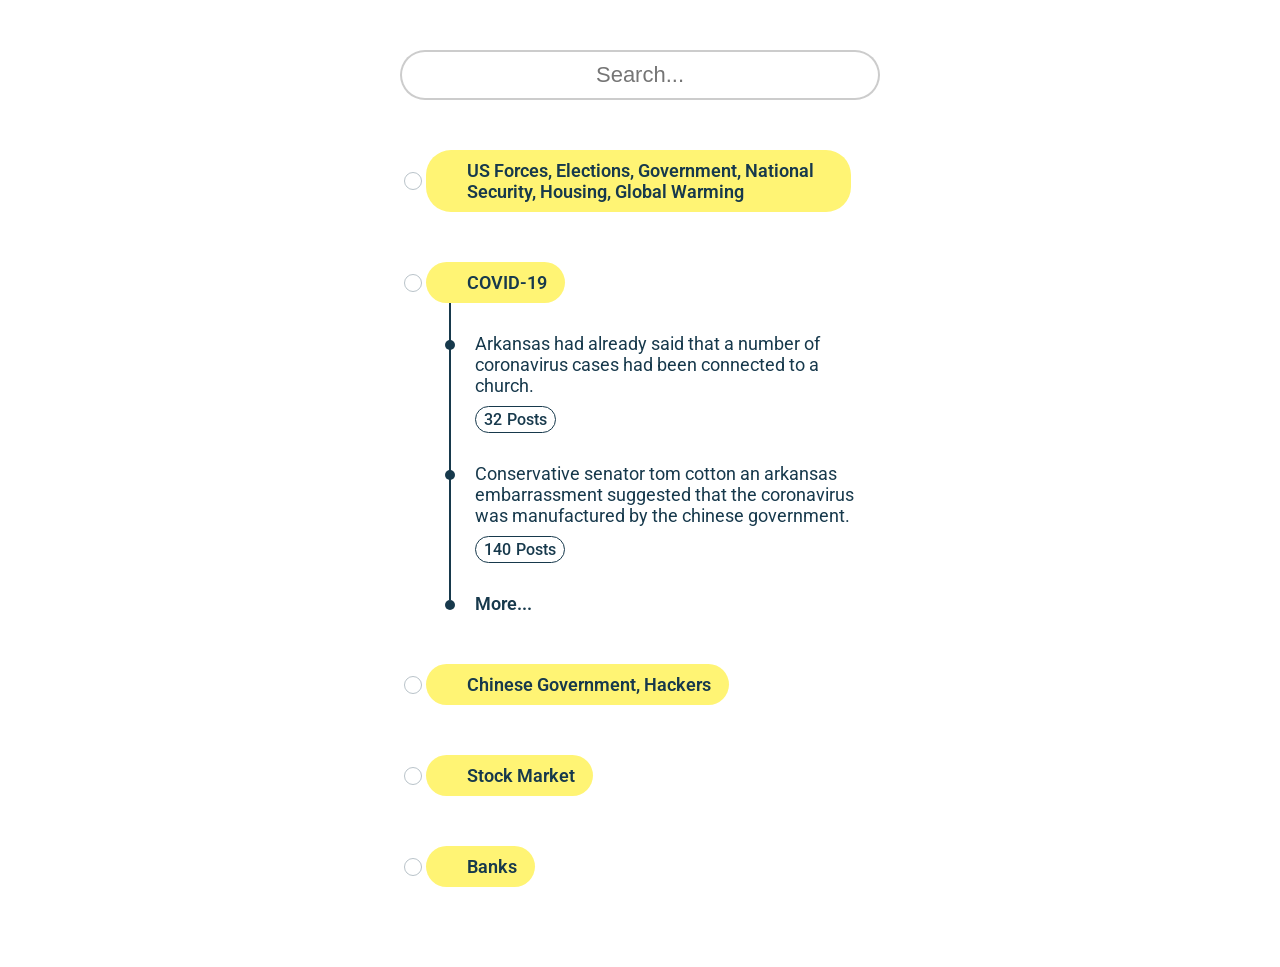
==== index.html @ 9825f28d "Merge V7" ====
<!DOCTYPE html>

<!--



	" Reimplement the wheel to either learn, or make it better. "

    http://www.haydex.com/
    https://www.youtube.com/watch?v=QOlTGA3RE8I
    
    Product Name: Btracker
	Description: Tracking Blog's data.
	Beneficiary: COSMOS
	
	Copyright © 1988 - 2020 HAYDEX, All Rights Reserved.
	
	
	
-->

<html>
    <head>
        <meta charset="UTF-8">
        <meta name="viewport" content="width=device-width, initial-scale=1.0">
        <meta http-equiv="author" content="HAYDEX">
        <meta name="description" content="Tracking Blog's Data.">
        <link href="https://fonts.googleapis.com/css?family=Roboto:300,400,500,700,900" rel="stylesheet">
        <title>Narrative Analysis - Btracker</title>
        
        <!-- Favicons -->
        <link rel="apple-touch-icon" sizes="180x180" href="assets/images/favicon/youtubetracker-apple-touch-favicon.png">
        <link rel="icon" type="image/png" sizes="32x32" href="assets/images/favicon/youtubetracker-favicon-32x32.png">
        <link rel="icon" type="image/png" sizes="16x16" href="assets/images/favicon/youtubetracker-favicon-16x16.png">

        <!-- Presentation -->
        <link rel="stylesheet" href="assets/presentation/index.css"/>

        <!-- Behavior -->
        <script src="assets/behavior/index.js"></script>

    </head>
    <body>
        
        <!-- Search -->
        <form id="search">
            <label for="searchBox">Search Website</label>
            <input id="searchBox" type="text" placeholder="Search...">
        </form>

        <!-- Narrative Tree -->
        <ul id="narrativeTree">
            <li class="level">
                <div id="keywordWrapper" class="group">
                    <button id="radioButton" title="Select"></button>
                    <div class="keyword">
                        <div class="collapseIcon"></div>
                        <p class="text">US Forces, Elections, Government, National Security, Housing, Global Warming</p>
                    </div>
                    <button id="ungroupButton" title="Ungroup Keywords"></button>
                </div>
                <ul class="narratives">
                    <li class="narrative">
                        <div class="topSection">
                            <div class="connectorBox">
                                <div class="connector"></div>
                            </div>
                        </div>
                        <div class="middleSection">
                            <div class="connectorBox">
                                <div class="connector"></div>
                                <div class="dot"></div>
                            </div>
                            <div class="narrativeTextWrapper">
                                <p class="narrativeText">New york governor andrew cuomo has called for the army corps to increase hospital capacity.</p>
                                <p class="counter"><span class="number">2</span>Posts</p>
                            </div>
                        </div>
                        <div class="bottomSection">
                            <div class="connectorBox">
                                <div class="connector"></div>
                            </div>
                            <div class="posts">
                                
                                    <div class="post">
                                        <img class="postImage" src="assets/images/posts/1.jpg">
                                        <h2 class="postTitle">Russia Belatedly Begins to Awaken to the Coronavirus Awaken to the Coronavirus</h2>
                                        <p class="postDate">Sep 12 2020 - 9:00 PM</p>
                                        <p class="postSource">www.cnn.net</p>
                                    </div>
                                
                                
                                    <div class="post">
                                        <img class="postImage" src="assets/images/posts/2.jpg">
                                        <h2 class="postTitle">Russia Belatedly Begins to Awaken to the Coronavirus</h2>
                                        <p class="postDate">Sep 12 2020 - 9:00 PM</p>
                                        <p class="postSource">www.cnn.net</p>
                                    </div>
                                
                                
                                    <div class="post">
                                        <img class="postImage" src="assets/images/posts/3.jpg">
                                        <h2 class="postTitle">Russia Belatedly Begins to Awaken to the Coronavirus</h2>
                                        <p class="postDate">Sep 12 2020 - 9:00 PM</p>
                                        <p class="postSource">www.cnn.net</p>
                                    </div>
                                
                                
                                    <div class="post">
                                        <img class="postImage" src="assets/images/posts/4.jpg">
                                        <h2 class="postTitle">Russia Belatedly Begins to Awaken to the Coronavirus</h2>
                                        <p class="postDate">Sep 12 2020 - 9:00 PM</p>
                                        <p class="postSource">www.cnn.net</p>
                                    </div>
                                
                                
                                    <div class="post">
                                        <img class="postImage" src="assets/images/posts/5.jpg">
                                        <h2 class="postTitle">Russia Belatedly Begins to Awaken to the Coronavirus</h2>
                                        <p class="postDate">Sep 12 2020 - 9:00 PM</p>
                                        <p class="postSource">www.cnn.net</p>
                                    </div>
                                
                                
                                    <div class="post">
                                        <img class="postImage" src="assets/images/posts/6.jpg">
                                        <h2 class="postTitle">Russia Belatedly Begins to Awaken to the Coronavirus</h2>
                                        <p class="postDate">Sep 12 2020 - 9:00 PM</p>
                                        <p class="postSource">www.cnn.net</p>
                                    </div>
                                
                                
                                    <div class="post">
                                        <img class="postImage" src="assets/images/posts/7.jpg">
                                        <h2 class="postTitle">Russia Belatedly Begins to Awaken to the Coronavirus</h2>
                                        <p class="postDate">Sep 12 2020 - 9:00 PM</p>
                                        <p class="postSource">www.cnn.net</p>
                                    </div>
                                
                                
                                    <div class="post">
                                        <img class="postImage" src="assets/images/posts/8.jpg">
                                        <h2 class="postTitle">Russia Belatedly Begins to Awaken to the Coronavirus</h2>
                                        <p class="postDate">Sep 12 2020 - 9:00 PM</p>
                                        <p class="postSource">www.cnn.net</p>
                                    </div>
                                
                                
                                    <div class="post">
                                        <img class="postImage" src="assets/images/posts/9.jpg">
                                        <h2 class="postTitle">Russia Belatedly Begins to Awaken to the Coronavirus</h2>
                                        <p class="postDate">Sep 12 2020 - 9:00 PM</p>
                                        <p class="postSource">www.cnn.net</p>
                                    </div>
                                
                                
                                    <div class="post">
                                        <img class="postImage" src="assets/images/posts/10.jpg">
                                        <h2 class="postTitle">Russia Belatedly Begins to Awaken to the Coronavirus</h2>
                                        <p class="postDate">Sep 12 2020 - 9:00 PM</p>
                                        <p class="postSource">www.cnn.net</p>
                                    </div>
                                
                                
                                    <div class="post">
                                        <img class="postImage" src="assets/images/posts/11.jpg">
                                        <h2 class="postTitle">Russia Belatedly Begins to Awaken to the Coronavirus</h2>
                                        <p class="postDate">Sep 12 2020 - 9:00 PM</p>
                                        <p class="postSource">www.cnn.net</p>
                                    </div>
                                
                                
                                    <div class="post">
                                        <img class="postImage" src="assets/images/posts/12.jpg">
                                        <h2 class="postTitle">Russia Belatedly Begins to Awaken to the Coronavirus</h2>
                                        <p class="postDate">Sep 12 2020 - 9:00 PM</p>
                                        <p class="postSource">www.cnn.net</p>
                                    </div>
                                
                                
                                    <div class="post">
                                        <img class="postImage" src="assets/images/posts/13.jpg">
                                        <h2 class="postTitle">Russia Belatedly Begins to Awaken to the Coronavirus</h2>
                                        <p class="postDate">Sep 12 2020 - 9:00 PM</p>
                                        <p class="postSource">www.cnn.net</p>
                                    </div>
                                
                                
                                    <div class="post">
                                        <img class="postImage" src="assets/images/posts/14.jpg">
                                        <h2 class="postTitle">Russia Belatedly Begins to Awaken to the Coronavirus</h2>
                                        <p class="postDate">Sep 12 2020 - 9:00 PM</p>
                                        <p class="postSource">www.cnn.net</p>
                                    </div>
                                
                                
                                    <div class="post">
                                        <img class="postImage" src="assets/images/posts/15.jpg">
                                        <h2 class="postTitle">Russia Belatedly Begins to Awaken to the Coronavirus</h2>
                                        <p class="postDate">Sep 12 2020 - 9:00 PM</p>
                                        <p class="postSource">www.cnn.net</p>
                                    </div>
                                
                            </div>
                        </div>
                    </li>
                    <li class="narrative last">
                        <div class="topSection">
                            <div class="connectorBox">
                                <div class="connector"></div>
                            </div>
                        </div>
                        <div class="middleSection">
                            <div class="connectorBox">
                                <div class="connector"></div>
                                <div class="dot"></div>
                            </div>
                            <div class="narrativeTextWrapper">
                                <p class="narrativeText">Chinese senior officials alleged without evidence that the us army brought the virus.</p>
                                <p class="counter"><span class="number">55</span>Posts</p>
                            </div>
                        </div>
                        <div class="bottomSection">
                            <div class="connectorBox">
                                <div class="connector"></div>
                            </div>
                            <div class="posts">
                                
                                    <div class="post">
                                        <img class="postImage" src="assets/images/posts/1.jpg">
                                        <h2 class="postTitle">Russia Belatedly Begins to Awaken to the Coronavirus Awaken to the Coronavirus</h2>
                                        <p class="postDate">Sep 12 2020 - 9:00 PM</p>
                                        <p class="postSource">www.cnn.net</p>
                                    </div>
                                
                                
                                    <div class="post">
                                        <img class="postImage" src="assets/images/posts/2.jpg">
                                        <h2 class="postTitle">Russia Belatedly Begins to Awaken to the Coronavirus</h2>
                                        <p class="postDate">Sep 12 2020 - 9:00 PM</p>
                                        <p class="postSource">www.cnn.net</p>
                                    </div>
                                
                                
                                    <div class="post">
                                        <img class="postImage" src="assets/images/posts/3.jpg">
                                        <h2 class="postTitle">Russia Belatedly Begins to Awaken to the Coronavirus</h2>
                                        <p class="postDate">Sep 12 2020 - 9:00 PM</p>
                                        <p class="postSource">www.cnn.net</p>
                                    </div>
                                
                                
                                    <div class="post">
                                        <img class="postImage" src="assets/images/posts/4.jpg">
                                        <h2 class="postTitle">Russia Belatedly Begins to Awaken to the Coronavirus</h2>
                                        <p class="postDate">Sep 12 2020 - 9:00 PM</p>
                                        <p class="postSource">www.cnn.net</p>
                                    </div>
                                
                                
                                    <div class="post">
                                        <img class="postImage" src="assets/images/posts/5.jpg">
                                        <h2 class="postTitle">Russia Belatedly Begins to Awaken to the Coronavirus</h2>
                                        <p class="postDate">Sep 12 2020 - 9:00 PM</p>
                                        <p class="postSource">www.cnn.net</p>
                                    </div>
                                
                                
                                    <div class="post">
                                        <img class="postImage" src="assets/images/posts/6.jpg">
                                        <h2 class="postTitle">Russia Belatedly Begins to Awaken to the Coronavirus</h2>
                                        <p class="postDate">Sep 12 2020 - 9:00 PM</p>
                                        <p class="postSource">www.cnn.net</p>
                                    </div>
                                
                                
                                    <div class="post">
                                        <img class="postImage" src="assets/images/posts/7.jpg">
                                        <h2 class="postTitle">Russia Belatedly Begins to Awaken to the Coronavirus</h2>
                                        <p class="postDate">Sep 12 2020 - 9:00 PM</p>
                                        <p class="postSource">www.cnn.net</p>
                                    </div>
                                
                                
                                    <div class="post">
                                        <img class="postImage" src="assets/images/posts/8.jpg">
                                        <h2 class="postTitle">Russia Belatedly Begins to Awaken to the Coronavirus</h2>
                                        <p class="postDate">Sep 12 2020 - 9:00 PM</p>
                                        <p class="postSource">www.cnn.net</p>
                                    </div>
                                
                                
                                    <div class="post">
                                        <img class="postImage" src="assets/images/posts/9.jpg">
                                        <h2 class="postTitle">Russia Belatedly Begins to Awaken to the Coronavirus</h2>
                                        <p class="postDate">Sep 12 2020 - 9:00 PM</p>
                                        <p class="postSource">www.cnn.net</p>
                                    </div>
                                
                                
                                    <div class="post">
                                        <img class="postImage" src="assets/images/posts/10.jpg">
                                        <h2 class="postTitle">Russia Belatedly Begins to Awaken to the Coronavirus</h2>
                                        <p class="postDate">Sep 12 2020 - 9:00 PM</p>
                                        <p class="postSource">www.cnn.net</p>
                                    </div>
                                
                                
                                    <div class="post">
                                        <img class="postImage" src="assets/images/posts/11.jpg">
                                        <h2 class="postTitle">Russia Belatedly Begins to Awaken to the Coronavirus</h2>
                                        <p class="postDate">Sep 12 2020 - 9:00 PM</p>
                                        <p class="postSource">www.cnn.net</p>
                                    </div>
                                
                                
                                    <div class="post">
                                        <img class="postImage" src="assets/images/posts/12.jpg">
                                        <h2 class="postTitle">Russia Belatedly Begins to Awaken to the Coronavirus</h2>
                                        <p class="postDate">Sep 12 2020 - 9:00 PM</p>
                                        <p class="postSource">www.cnn.net</p>
                                    </div>
                                
                                
                                    <div class="post">
                                        <img class="postImage" src="assets/images/posts/13.jpg">
                                        <h2 class="postTitle">Russia Belatedly Begins to Awaken to the Coronavirus</h2>
                                        <p class="postDate">Sep 12 2020 - 9:00 PM</p>
                                        <p class="postSource">www.cnn.net</p>
                                    </div>
                                
                                
                                    <div class="post">
                                        <img class="postImage" src="assets/images/posts/14.jpg">
                                        <h2 class="postTitle">Russia Belatedly Begins to Awaken to the Coronavirus</h2>
                                        <p class="postDate">Sep 12 2020 - 9:00 PM</p>
                                        <p class="postSource">www.cnn.net</p>
                                    </div>
                                
                                
                                    <div class="post">
                                        <img class="postImage" src="assets/images/posts/15.jpg">
                                        <h2 class="postTitle">Russia Belatedly Begins to Awaken to the Coronavirus</h2>
                                        <p class="postDate">Sep 12 2020 - 9:00 PM</p>
                                        <p class="postSource">www.cnn.net</p>
                                    </div>
                                
                            </div>
                        </div>
                    </li>
                </ul>
            </li>
            <li class="level uncollapse">
                <div id="keywordWrapper" class="">
                    <button id="radioButton" title="Select"></button>
                    <div class="keyword">
                        <div class="collapseIcon"></div>
                        <p class="text">COVID-19</p>
                    </div>
                    <button id="ungroupButton" title="Ungroup Keywords"></button>
                </div>
                <ul class="narratives">
                    <li class="narrative">
                        <div class="topSection">
                            <div class="connectorBox">
                                <div class="connector"></div>
                            </div>
                        </div>
                        <div class="middleSection">
                            <div class="connectorBox">
                                <div class="connector"></div>
                                <div class="dot"></div>
                            </div>
                            <div class="narrativeTextWrapper">
                                <div id="editWrapper">
                                    <p class="narrativeText">Arkansas had already said that a number of coronavirus cases had been connected to a church.</p>
                                    <div id="editControls">
                                        <button id="editButton" class="editButtons" title="Edit"></button>
                                        <button id="cancelButton" class="editButtons" title="Cancel"></button>
                                        <button id="confirmButton" class="editButtons" title="Confirm"></button>
                                    </div>
                                </div>
                                <p class="counter"><span class="number">32</span>Posts</p>
                            </div>
                        </div>
                        <div class="bottomSection">
                            <div class="connectorBox">
                                <div class="connector"></div>
                            </div>
                            <div class="posts">
                                
                                    <div class="post missingImage">
                                        <img class="postImage" src="assets/images/posts/24.jpg">
                                        <h2 class="postTitle">Russia Belatedly Begins to Awaken to the Coronavirus Awaken to the Coronavirus</h2>
                                        <p class="postDate">Sep 12 2020 - 9:00 PM</p>
                                        <p class="postSource">www.cnn.net</p>
                                    </div>
                                
                                
                                    <div class="post">
                                        <img class="postImage" src="assets/images/posts/25.jpg">
                                        <h2 class="postTitle">Russia Belatedly Begins to Awaken to the Coronavirus</h2>
                                        <p class="postDate">Sep 12 2020 - 9:00 PM</p>
                                        <p class="postSource">www.cnn.net</p>
                                    </div>
                                
                                
                                    <div class="post">
                                        <img class="postImage" src="assets/images/posts/35.jpg">
                                        <h2 class="postTitle">Russia Belatedly Begins to Awaken to the Coronavirus</h2>
                                        <p class="postDate">Sep 12 2020 - 9:00 PM</p>
                                        <p class="postSource">www.cnn.net</p>
                                    </div>
                                
                                
                                    <div class="post missingImage">
                                        <img class="postImage" src="assets/images/posts/4.jpg">
                                        <h2 class="postTitle">Russia Belatedly Begins to Awaken to the Coronavirus</h2>
                                        <p class="postDate">Sep 12 2020 - 9:00 PM</p>
                                        <p class="postSource">www.cnn.net</p>
                                    </div>
                                
                                
                                    <div class="post missingImage">
                                        <img class="postImage" src="assets/images/posts/5.jpg">
                                        <h2 class="postTitle">Russia Belatedly Begins to Awaken to the Coronavirus</h2>
                                        <p class="postDate">Sep 12 2020 - 9:00 PM</p>
                                        <p class="postSource">www.cnn.net</p>
                                    </div>
                                
                                
                                    <div class="post">
                                        <img class="postImage" src="assets/images/posts/6.jpg">
                                        <h2 class="postTitle">Russia Belatedly Begins to Awaken to the Coronavirus</h2>
                                        <p class="postDate">Sep 12 2020 - 9:00 PM</p>
                                        <p class="postSource">www.cnn.net</p>
                                    </div>
                                
                                
                                    <div class="post">
                                        <img class="postImage" src="assets/images/posts/7.jpg">
                                        <h2 class="postTitle">Russia Belatedly Begins to Awaken to the Coronavirus</h2>
                                        <p class="postDate">Sep 12 2020 - 9:00 PM</p>
                                        <p class="postSource">www.cnn.net</p>
                                    </div>
                                
                                
                                    <div class="post">
                                        <img class="postImage" src="assets/images/posts/8.jpg">
                                        <h2 class="postTitle">Russia Belatedly Begins to Awaken to the Coronavirus</h2>
                                        <p class="postDate">Sep 12 2020 - 9:00 PM</p>
                                        <p class="postSource">www.cnn.net</p>
                                    </div>
                                
                                
                                    <div class="post missingImage">
                                        <img class="postImage" src="assets/images/posts/9.jpg">
                                        <h2 class="postTitle">Russia Belatedly Begins to Awaken to the Coronavirus</h2>
                                        <p class="postDate">Sep 12 2020 - 9:00 PM</p>
                                        <p class="postSource">www.cnn.net</p>
                                    </div>
                                
                                
                                    <div class="post">
                                        <img class="postImage" src="assets/images/posts/10.jpg">
                                        <h2 class="postTitle">Russia Belatedly Begins to Awaken to the Coronavirus</h2>
                                        <p class="postDate">Sep 12 2020 - 9:00 PM</p>
                                        <p class="postSource">www.cnn.net</p>
                                    </div>
                                
                                
                                    <div class="post">
                                        <img class="postImage" src="assets/images/posts/11.jpg">
                                        <h2 class="postTitle">Russia Belatedly Begins to Awaken to the Coronavirus</h2>
                                        <p class="postDate">Sep 12 2020 - 9:00 PM</p>
                                        <p class="postSource">www.cnn.net</p>
                                    </div>
                                
                                
                                    <div class="post">
                                        <img class="postImage" src="assets/images/posts/12.jpg">
                                        <h2 class="postTitle">Russia Belatedly Begins to Awaken to the Coronavirus</h2>
                                        <p class="postDate">Sep 12 2020 - 9:00 PM</p>
                                        <p class="postSource">www.cnn.net</p>
                                    </div>
                                
                                
                                    <div class="post missingImage">
                                        <img class="postImage" src="assets/images/posts/13.jpg">
                                        <h2 class="postTitle">Russia Belatedly Begins to Awaken to the Coronavirus</h2>
                                        <p class="postDate">Sep 12 2020 - 9:00 PM</p>
                                        <p class="postSource">www.cnn.net</p>
                                    </div>
                                
                                
                                    <div class="post">
                                        <img class="postImage" src="assets/images/posts/14.jpg">
                                        <h2 class="postTitle">Russia Belatedly Begins to Awaken to the Coronavirus</h2>
                                        <p class="postDate">Sep 12 2020 - 9:00 PM</p>
                                        <p class="postSource">www.cnn.net</p>
                                    </div>
                                
                                
                                    <div class="post">
                                        <img class="postImage" src="assets/images/posts/15.jpg">
                                        <h2 class="postTitle">Russia Belatedly Begins to Awaken to the Coronavirus</h2>
                                        <p class="postDate">Sep 12 2020 - 9:00 PM</p>
                                        <p class="postSource">www.cnn.net</p>
                                    </div>
                                
                            </div>
                        </div>
                    </li>
                    <li class="narrative">
                        <div class="topSection">
                            <div class="connectorBox">
                                <div class="connector"></div>
                            </div>
                        </div>
                        <div class="middleSection">
                            <div class="connectorBox">
                                <div class="connector"></div>
                                <div class="dot"></div>
                            </div>
                            <div class="narrativeTextWrapper">
                                <p class="narrativeText">Conservative senator tom cotton an arkansas embarrassment suggested that the coronavirus was manufactured by the chinese government.</p>
                                <p class="counter"><span class="number">140</span>Posts</p>
                            </div>
                        </div>
                        <div class="bottomSection">
                            <div class="connectorBox">
                                <div class="connector"></div>
                            </div>
                            <div class="posts">
                                
                                    <div class="post">
                                        <img class="postImage" src="assets/images/posts/1.jpg">
                                        <h2 class="postTitle">Russia Belatedly Begins to Awaken to the Coronavirus Awaken to the Coronavirus</h2>
                                        <p class="postDate">Sep 12 2020 - 9:00 PM</p>
                                        <p class="postSource">www.cnn.net</p>
                                    </div>
                                
                                
                                    <div class="post">
                                        <img class="postImage" src="assets/images/posts/42.jpg">
                                        <h2 class="postTitle">Russia Belatedly Begins to Awaken to the Coronavirus</h2>
                                        <p class="postDate">Sep 12 2020 - 9:00 PM</p>
                                        <p class="postSource">www.cnn.net</p>
                                    </div>
                                
                                
                                    <div class="post">
                                        <img class="postImage" src="assets/images/posts/3.jpg">
                                        <h2 class="postTitle">Russia Belatedly Begins to Awaken to the Coronavirus</h2>
                                        <p class="postDate">Sep 12 2020 - 9:00 PM</p>
                                        <p class="postSource">www.cnn.net</p>
                                    </div>
                                
                                
                                    <div class="post">
                                        <img class="postImage" src="assets/images/posts/4.jpg">
                                        <h2 class="postTitle">Russia Belatedly Begins to Awaken to the Coronavirus</h2>
                                        <p class="postDate">Sep 12 2020 - 9:00 PM</p>
                                        <p class="postSource">www.cnn.net</p>
                                    </div>
                                
                                
                                    <div class="post">
                                        <img class="postImage" src="assets/images/posts/5.jpg">
                                        <h2 class="postTitle">Russia Belatedly Begins to Awaken to the Coronavirus</h2>
                                        <p class="postDate">Sep 12 2020 - 9:00 PM</p>
                                        <p class="postSource">www.cnn.net</p>
                                    </div>
                                
                                
                                    <div class="post">
                                        <img class="postImage" src="assets/images/posts/6.jpg">
                                        <h2 class="postTitle">Russia Belatedly Begins to Awaken to the Coronavirus</h2>
                                        <p class="postDate">Sep 12 2020 - 9:00 PM</p>
                                        <p class="postSource">www.cnn.net</p>
                                    </div>
                                
                                
                                    <div class="post">
                                        <img class="postImage" src="assets/images/posts/7.jpg">
                                        <h2 class="postTitle">Russia Belatedly Begins to Awaken to the Coronavirus</h2>
                                        <p class="postDate">Sep 12 2020 - 9:00 PM</p>
                                        <p class="postSource">www.cnn.net</p>
                                    </div>
                                
                                
                                    <div class="post">
                                        <img class="postImage" src="assets/images/posts/8.jpg">
                                        <h2 class="postTitle">Russia Belatedly Begins to Awaken to the Coronavirus</h2>
                                        <p class="postDate">Sep 12 2020 - 9:00 PM</p>
                                        <p class="postSource">www.cnn.net</p>
                                    </div>
                                
                                
                                    <div class="post">
                                        <img class="postImage" src="assets/images/posts/9.jpg">
                                        <h2 class="postTitle">Russia Belatedly Begins to Awaken to the Coronavirus</h2>
                                        <p class="postDate">Sep 12 2020 - 9:00 PM</p>
                                        <p class="postSource">www.cnn.net</p>
                                    </div>
                                
                                
                                    <div class="post">
                                        <img class="postImage" src="assets/images/posts/10.jpg">
                                        <h2 class="postTitle">Russia Belatedly Begins to Awaken to the Coronavirus</h2>
                                        <p class="postDate">Sep 12 2020 - 9:00 PM</p>
                                        <p class="postSource">www.cnn.net</p>
                                    </div>
                                
                                
                                    <div class="post">
                                        <img class="postImage" src="assets/images/posts/11.jpg">
                                        <h2 class="postTitle">Russia Belatedly Begins to Awaken to the Coronavirus</h2>
                                        <p class="postDate">Sep 12 2020 - 9:00 PM</p>
                                        <p class="postSource">www.cnn.net</p>
                                    </div>
                                
                                
                                    <div class="post">
                                        <img class="postImage" src="assets/images/posts/12.jpg">
                                        <h2 class="postTitle">Russia Belatedly Begins to Awaken to the Coronavirus</h2>
                                        <p class="postDate">Sep 12 2020 - 9:00 PM</p>
                                        <p class="postSource">www.cnn.net</p>
                                    </div>
                                
                                
                                    <div class="post">
                                        <img class="postImage" src="assets/images/posts/13.jpg">
                                        <h2 class="postTitle">Russia Belatedly Begins to Awaken to the Coronavirus</h2>
                                        <p class="postDate">Sep 12 2020 - 9:00 PM</p>
                                        <p class="postSource">www.cnn.net</p>
                                    </div>
                                
                                
                                    <div class="post">
                                        <img class="postImage" src="assets/images/posts/14.jpg">
                                        <h2 class="postTitle">Russia Belatedly Begins to Awaken to the Coronavirus</h2>
                                        <p class="postDate">Sep 12 2020 - 9:00 PM</p>
                                        <p class="postSource">www.cnn.net</p>
                                    </div>
                                
                                
                                    <div class="post">
                                        <img class="postImage" src="assets/images/posts/15.jpg">
                                        <h2 class="postTitle">Russia Belatedly Begins to Awaken to the Coronavirus</h2>
                                        <p class="postDate">Sep 12 2020 - 9:00 PM</p>
                                        <p class="postSource">www.cnn.net</p>
                                    </div>
                                
                            </div>
                        </div>
                    </li>
                    <li class="narrative hidden">
                        <div class="topSection">
                            <div class="connectorBox">
                                <div class="connector"></div>
                            </div>
                        </div>
                        <div class="middleSection">
                            <div class="connectorBox">
                                <div class="connector"></div>
                                <div class="dot"></div>
                            </div>
                            <div class="narrativeTextWrapper">
                                <p class="narrativeText">the coronavirus pandemic are crushing demand for new pipeline projects.</p>
                                <p class="counter"><span class="number">3</span>Posts</p>
                            </div>
                        </div>
                        <div class="bottomSection">
                            <div class="connectorBox">
                                <div class="connector"></div>
                            </div>
                            <div class="posts">
                                
                                    <div class="post">
                                        <img class="postImage" src="assets/images/posts/38.jpg">
                                        <h2 class="postTitle">Russia Belatedly Begins to Awaken to the Coronavirus Awaken to the Coronavirus</h2>
                                        <p class="postDate">Sep 12 2020 - 9:00 PM</p>
                                        <p class="postSource">www.cnn.net</p>
                                    </div>
                                
                                
                                    <div class="post">
                                        <img class="postImage" src="assets/images/posts/39.jpg">
                                        <h2 class="postTitle">Russia Belatedly Begins to Awaken to the Coronavirus</h2>
                                        <p class="postDate">Sep 12 2020 - 9:00 PM</p>
                                        <p class="postSource">www.cnn.net</p>
                                    </div>
                                
                                
                                    <div class="post">
                                        <img class="postImage" src="assets/images/posts/40.jpg">
                                        <h2 class="postTitle">Russia Belatedly Begins to Awaken to the Coronavirus</h2>
                                        <p class="postDate">Sep 12 2020 - 9:00 PM</p>
                                        <p class="postSource">www.cnn.net</p>
                                    </div>
                                
                            </div>
                        </div>
                    </li>
                    <li class="narrative hidden">
                        <div class="topSection">
                            <div class="connectorBox">
                                <div class="connector"></div>
                            </div>
                        </div>
                        <div class="middleSection">
                            <div class="connectorBox">
                                <div class="connector"></div>
                                <div class="dot"></div>
                            </div>
                            <div class="narrativeTextWrapper">
                                <p class="narrativeText">Last year a mysterious shipment was caught smuggling coronavirus from canada.</p>
                                <p class="counter"><span class="number">1</span>Posts</p>
                            </div>
                        </div>
                        <div class="bottomSection">
                            <div class="connectorBox">
                                <div class="connector"></div>
                            </div>
                            <div class="posts">
                                
                                    <div class="post">
                                        <img class="postImage" src="assets/images/posts/41.jpg">
                                        <h2 class="postTitle">Russia Belatedly Begins to Awaken to the Coronavirus Awaken to the Coronavirus</h2>
                                        <p class="postDate">Sep 12 2020 - 9:00 PM</p>
                                        <p class="postSource">www.cnn.net</p>
                                    </div>
                                
                            </div>
                        </div>
                    </li>
                    <li class="narrative last more">
                        <div class="topSection">
                            <div class="connectorBox">
                                <div class="connector"></div>
                            </div>
                        </div>
                        <div class="middleSection">
                            <div class="connectorBox">
                                <div class="connector"></div>
                                <div class="dot"></div>
                            </div>
                            <div class="narrativeTextWrapper">
                                <p class="narrativeText">More...</p>
                            </div>
                        </div>
                    </li>
                </ul>
            </li>
            <li class="level">
                <div id="keywordWrapper" class="group">
                    <button id="radioButton" title="Select"></button>
                    <div class="keyword">
                        <div class="collapseIcon"></div>
                        <p class="text">Chinese Government, Hackers</p>
                    </div>
                    <button id="ungroupButton" title="Ungroup Keywords"></button>
                </div>
                <ul class="narratives">
                    <li class="narrative">
                        <div class="topSection">
                            <div class="connectorBox">
                                <div class="connector"></div>
                            </div>
                        </div>
                        <div class="middleSection">
                            <div class="connectorBox">
                                <div class="connector"></div>
                                <div class="dot"></div>
                            </div>
                            <div class="narrativeTextWrapper">
                                <p class="narrativeText">Twitter ceo jack dorsey stressed that the chinese government was using the platform.</p>
                                <p class="counter"><span class="number">9</span>Posts</p>
                            </div>
                        </div>
                        <div class="bottomSection">
                            <div class="connectorBox">
                                <div class="connector"></div>
                            </div>
                            <div class="posts">
                                
                                    <div class="post">
                                        <img class="postImage" src="assets/images/posts/1.jpg">
                                        <h2 class="postTitle">Russia Belatedly Begins to Awaken to the Coronavirus Awaken to the Coronavirus</h2>
                                        <p class="postDate">Sep 12 2020 - 9:00 PM</p>
                                        <p class="postSource">www.cnn.net</p>
                                    </div>
                                
                                
                                    <div class="post">
                                        <img class="postImage" src="assets/images/posts/2.jpg">
                                        <h2 class="postTitle">Russia Belatedly Begins to Awaken to the Coronavirus</h2>
                                        <p class="postDate">Sep 12 2020 - 9:00 PM</p>
                                        <p class="postSource">www.cnn.net</p>
                                    </div>
                                
                                
                                    <div class="post">
                                        <img class="postImage" src="assets/images/posts/3.jpg">
                                        <h2 class="postTitle">Russia Belatedly Begins to Awaken to the Coronavirus</h2>
                                        <p class="postDate">Sep 12 2020 - 9:00 PM</p>
                                        <p class="postSource">www.cnn.net</p>
                                    </div>
                                
                                
                                    <div class="post">
                                        <img class="postImage" src="assets/images/posts/4.jpg">
                                        <h2 class="postTitle">Russia Belatedly Begins to Awaken to the Coronavirus</h2>
                                        <p class="postDate">Sep 12 2020 - 9:00 PM</p>
                                        <p class="postSource">www.cnn.net</p>
                                    </div>
                                
                                
                                    <div class="post">
                                        <img class="postImage" src="assets/images/posts/5.jpg">
                                        <h2 class="postTitle">Russia Belatedly Begins to Awaken to the Coronavirus</h2>
                                        <p class="postDate">Sep 12 2020 - 9:00 PM</p>
                                        <p class="postSource">www.cnn.net</p>
                                    </div>
                                
                                
                                    <div class="post">
                                        <img class="postImage" src="assets/images/posts/6.jpg">
                                        <h2 class="postTitle">Russia Belatedly Begins to Awaken to the Coronavirus</h2>
                                        <p class="postDate">Sep 12 2020 - 9:00 PM</p>
                                        <p class="postSource">www.cnn.net</p>
                                    </div>
                                
                                
                                    <div class="post">
                                        <img class="postImage" src="assets/images/posts/7.jpg">
                                        <h2 class="postTitle">Russia Belatedly Begins to Awaken to the Coronavirus</h2>
                                        <p class="postDate">Sep 12 2020 - 9:00 PM</p>
                                        <p class="postSource">www.cnn.net</p>
                                    </div>
                                
                                
                                    <div class="post">
                                        <img class="postImage" src="assets/images/posts/8.jpg">
                                        <h2 class="postTitle">Russia Belatedly Begins to Awaken to the Coronavirus</h2>
                                        <p class="postDate">Sep 12 2020 - 9:00 PM</p>
                                        <p class="postSource">www.cnn.net</p>
                                    </div>
                                
                                
                                    <div class="post">
                                        <img class="postImage" src="assets/images/posts/9.jpg">
                                        <h2 class="postTitle">Russia Belatedly Begins to Awaken to the Coronavirus</h2>
                                        <p class="postDate">Sep 12 2020 - 9:00 PM</p>
                                        <p class="postSource">www.cnn.net</p>
                                    </div>
                                
                                
                                    <div class="post">
                                        <img class="postImage" src="assets/images/posts/10.jpg">
                                        <h2 class="postTitle">Russia Belatedly Begins to Awaken to the Coronavirus</h2>
                                        <p class="postDate">Sep 12 2020 - 9:00 PM</p>
                                        <p class="postSource">www.cnn.net</p>
                                    </div>
                                
                                
                                    <div class="post">
                                        <img class="postImage" src="assets/images/posts/11.jpg">
                                        <h2 class="postTitle">Russia Belatedly Begins to Awaken to the Coronavirus</h2>
                                        <p class="postDate">Sep 12 2020 - 9:00 PM</p>
                                        <p class="postSource">www.cnn.net</p>
                                    </div>
                                
                                
                                    <div class="post">
                                        <img class="postImage" src="assets/images/posts/12.jpg">
                                        <h2 class="postTitle">Russia Belatedly Begins to Awaken to the Coronavirus</h2>
                                        <p class="postDate">Sep 12 2020 - 9:00 PM</p>
                                        <p class="postSource">www.cnn.net</p>
                                    </div>
                                
                                
                                    <div class="post">
                                        <img class="postImage" src="assets/images/posts/13.jpg">
                                        <h2 class="postTitle">Russia Belatedly Begins to Awaken to the Coronavirus</h2>
                                        <p class="postDate">Sep 12 2020 - 9:00 PM</p>
                                        <p class="postSource">www.cnn.net</p>
                                    </div>
                                
                                
                                    <div class="post">
                                        <img class="postImage" src="assets/images/posts/14.jpg">
                                        <h2 class="postTitle">Russia Belatedly Begins to Awaken to the Coronavirus</h2>
                                        <p class="postDate">Sep 12 2020 - 9:00 PM</p>
                                        <p class="postSource">www.cnn.net</p>
                                    </div>
                                
                                
                                    <div class="post">
                                        <img class="postImage" src="assets/images/posts/15.jpg">
                                        <h2 class="postTitle">Russia Belatedly Begins to Awaken to the Coronavirus</h2>
                                        <p class="postDate">Sep 12 2020 - 9:00 PM</p>
                                        <p class="postSource">www.cnn.net</p>
                                    </div>
                                
                            </div>
                        </div>
                    </li>
                    <li class="narrative">
                        <div class="topSection">
                            <div class="connectorBox">
                                <div class="connector"></div>
                            </div>
                        </div>
                        <div class="middleSection">
                            <div class="connectorBox">
                                <div class="connector"></div>
                                <div class="dot"></div>
                            </div>
                            <div class="narrativeTextWrapper">
                                <p class="narrativeText">The communist chinese government has lied about disease rates.</p>
                                <p class="counter"><span class="number">12</span>Posts</p>
                            </div>
                        </div>
                        <div class="bottomSection">
                            <div class="connectorBox">
                                <div class="connector"></div>
                            </div>
                            <div class="posts">
                                
                                    <div class="post">
                                        <img class="postImage" src="assets/images/posts/1.jpg">
                                        <h2 class="postTitle">Russia Belatedly Begins to Awaken to the Coronavirus Awaken to the Coronavirus</h2>
                                        <p class="postDate">Sep 12 2020 - 9:00 PM</p>
                                        <p class="postSource">www.cnn.net</p>
                                    </div>
                                
                                
                                    <div class="post">
                                        <img class="postImage" src="assets/images/posts/2.jpg">
                                        <h2 class="postTitle">Russia Belatedly Begins to Awaken to the Coronavirus</h2>
                                        <p class="postDate">Sep 12 2020 - 9:00 PM</p>
                                        <p class="postSource">www.cnn.net</p>
                                    </div>
                                
                                
                                    <div class="post">
                                        <img class="postImage" src="assets/images/posts/3.jpg">
                                        <h2 class="postTitle">Russia Belatedly Begins to Awaken to the Coronavirus</h2>
                                        <p class="postDate">Sep 12 2020 - 9:00 PM</p>
                                        <p class="postSource">www.cnn.net</p>
                                    </div>
                                
                                
                                    <div class="post">
                                        <img class="postImage" src="assets/images/posts/4.jpg">
                                        <h2 class="postTitle">Russia Belatedly Begins to Awaken to the Coronavirus</h2>
                                        <p class="postDate">Sep 12 2020 - 9:00 PM</p>
                                        <p class="postSource">www.cnn.net</p>
                                    </div>
                                
                                
                                    <div class="post">
                                        <img class="postImage" src="assets/images/posts/5.jpg">
                                        <h2 class="postTitle">Russia Belatedly Begins to Awaken to the Coronavirus</h2>
                                        <p class="postDate">Sep 12 2020 - 9:00 PM</p>
                                        <p class="postSource">www.cnn.net</p>
                                    </div>
                                
                                
                                    <div class="post">
                                        <img class="postImage" src="assets/images/posts/6.jpg">
                                        <h2 class="postTitle">Russia Belatedly Begins to Awaken to the Coronavirus</h2>
                                        <p class="postDate">Sep 12 2020 - 9:00 PM</p>
                                        <p class="postSource">www.cnn.net</p>
                                    </div>
                                
                                
                                    <div class="post">
                                        <img class="postImage" src="assets/images/posts/7.jpg">
                                        <h2 class="postTitle">Russia Belatedly Begins to Awaken to the Coronavirus</h2>
                                        <p class="postDate">Sep 12 2020 - 9:00 PM</p>
                                        <p class="postSource">www.cnn.net</p>
                                    </div>
                                
                                
                                    <div class="post">
                                        <img class="postImage" src="assets/images/posts/8.jpg">
                                        <h2 class="postTitle">Russia Belatedly Begins to Awaken to the Coronavirus</h2>
                                        <p class="postDate">Sep 12 2020 - 9:00 PM</p>
                                        <p class="postSource">www.cnn.net</p>
                                    </div>
                                
                                
                                    <div class="post">
                                        <img class="postImage" src="assets/images/posts/9.jpg">
                                        <h2 class="postTitle">Russia Belatedly Begins to Awaken to the Coronavirus</h2>
                                        <p class="postDate">Sep 12 2020 - 9:00 PM</p>
                                        <p class="postSource">www.cnn.net</p>
                                    </div>
                                
                                
                                    <div class="post">
                                        <img class="postImage" src="assets/images/posts/10.jpg">
                                        <h2 class="postTitle">Russia Belatedly Begins to Awaken to the Coronavirus</h2>
                                        <p class="postDate">Sep 12 2020 - 9:00 PM</p>
                                        <p class="postSource">www.cnn.net</p>
                                    </div>
                                
                                
                                    <div class="post">
                                        <img class="postImage" src="assets/images/posts/11.jpg">
                                        <h2 class="postTitle">Russia Belatedly Begins to Awaken to the Coronavirus</h2>
                                        <p class="postDate">Sep 12 2020 - 9:00 PM</p>
                                        <p class="postSource">www.cnn.net</p>
                                    </div>
                                
                                
                                    <div class="post">
                                        <img class="postImage" src="assets/images/posts/12.jpg">
                                        <h2 class="postTitle">Russia Belatedly Begins to Awaken to the Coronavirus</h2>
                                        <p class="postDate">Sep 12 2020 - 9:00 PM</p>
                                        <p class="postSource">www.cnn.net</p>
                                    </div>
                                
                                
                                    <div class="post">
                                        <img class="postImage" src="assets/images/posts/13.jpg">
                                        <h2 class="postTitle">Russia Belatedly Begins to Awaken to the Coronavirus</h2>
                                        <p class="postDate">Sep 12 2020 - 9:00 PM</p>
                                        <p class="postSource">www.cnn.net</p>
                                    </div>
                                
                                
                                    <div class="post">
                                        <img class="postImage" src="assets/images/posts/14.jpg">
                                        <h2 class="postTitle">Russia Belatedly Begins to Awaken to the Coronavirus</h2>
                                        <p class="postDate">Sep 12 2020 - 9:00 PM</p>
                                        <p class="postSource">www.cnn.net</p>
                                    </div>
                                
                                
                                    <div class="post">
                                        <img class="postImage" src="assets/images/posts/15.jpg">
                                        <h2 class="postTitle">Russia Belatedly Begins to Awaken to the Coronavirus</h2>
                                        <p class="postDate">Sep 12 2020 - 9:00 PM</p>
                                        <p class="postSource">www.cnn.net</p>
                                    </div>
                                
                            </div>
                        </div>
                    </li>
                    <li class="narrative">
                        <div class="topSection">
                            <div class="connectorBox">
                                <div class="connector"></div>
                            </div>
                        </div>
                        <div class="middleSection">
                            <div class="connectorBox">
                                <div class="connector"></div>
                                <div class="dot"></div>
                            </div>
                            <div class="narrativeTextWrapper">
                                <p class="narrativeText">China affecting delivery of chinese goods to croatia.</p>
                                <p class="counter"><span class="number">81,102,912</span>Posts</p>
                            </div>
                        </div>
                        <div class="bottomSection">
                            <div class="connectorBox">
                                <div class="connector"></div>
                            </div>
                            <div class="posts">
                                
                                    <div class="post">
                                        <img class="postImage" src="assets/images/posts/1.jpg">
                                        <h2 class="postTitle">Russia Belatedly Begins to Awaken to the Coronavirus Awaken to the Coronavirus</h2>
                                        <p class="postDate">Sep 12 2020 - 9:00 PM</p>
                                        <p class="postSource">www.cnn.net</p>
                                    </div>
                                
                                
                                    <div class="post">
                                        <img class="postImage" src="assets/images/posts/2.jpg">
                                        <h2 class="postTitle">Russia Belatedly Begins to Awaken to the Coronavirus</h2>
                                        <p class="postDate">Sep 12 2020 - 9:00 PM</p>
                                        <p class="postSource">www.cnn.net</p>
                                    </div>
                                
                                
                                    <div class="post">
                                        <img class="postImage" src="assets/images/posts/3.jpg">
                                        <h2 class="postTitle">Russia Belatedly Begins to Awaken to the Coronavirus</h2>
                                        <p class="postDate">Sep 12 2020 - 9:00 PM</p>
                                        <p class="postSource">www.cnn.net</p>
                                    </div>
                                
                                
                                    <div class="post">
                                        <img class="postImage" src="assets/images/posts/4.jpg">
                                        <h2 class="postTitle">Russia Belatedly Begins to Awaken to the Coronavirus</h2>
                                        <p class="postDate">Sep 12 2020 - 9:00 PM</p>
                                        <p class="postSource">www.cnn.net</p>
                                    </div>
                                
                                
                                    <div class="post">
                                        <img class="postImage" src="assets/images/posts/5.jpg">
                                        <h2 class="postTitle">Russia Belatedly Begins to Awaken to the Coronavirus</h2>
                                        <p class="postDate">Sep 12 2020 - 9:00 PM</p>
                                        <p class="postSource">www.cnn.net</p>
                                    </div>
                                
                                
                                    <div class="post">
                                        <img class="postImage" src="assets/images/posts/6.jpg">
                                        <h2 class="postTitle">Russia Belatedly Begins to Awaken to the Coronavirus</h2>
                                        <p class="postDate">Sep 12 2020 - 9:00 PM</p>
                                        <p class="postSource">www.cnn.net</p>
                                    </div>
                                
                                
                                    <div class="post">
                                        <img class="postImage" src="assets/images/posts/7.jpg">
                                        <h2 class="postTitle">Russia Belatedly Begins to Awaken to the Coronavirus</h2>
                                        <p class="postDate">Sep 12 2020 - 9:00 PM</p>
                                        <p class="postSource">www.cnn.net</p>
                                    </div>
                                
                                
                                    <div class="post">
                                        <img class="postImage" src="assets/images/posts/8.jpg">
                                        <h2 class="postTitle">Russia Belatedly Begins to Awaken to the Coronavirus</h2>
                                        <p class="postDate">Sep 12 2020 - 9:00 PM</p>
                                        <p class="postSource">www.cnn.net</p>
                                    </div>
                                
                                
                                    <div class="post">
                                        <img class="postImage" src="assets/images/posts/9.jpg">
                                        <h2 class="postTitle">Russia Belatedly Begins to Awaken to the Coronavirus</h2>
                                        <p class="postDate">Sep 12 2020 - 9:00 PM</p>
                                        <p class="postSource">www.cnn.net</p>
                                    </div>
                                
                                
                                    <div class="post">
                                        <img class="postImage" src="assets/images/posts/10.jpg">
                                        <h2 class="postTitle">Russia Belatedly Begins to Awaken to the Coronavirus</h2>
                                        <p class="postDate">Sep 12 2020 - 9:00 PM</p>
                                        <p class="postSource">www.cnn.net</p>
                                    </div>
                                
                                
                                    <div class="post">
                                        <img class="postImage" src="assets/images/posts/11.jpg">
                                        <h2 class="postTitle">Russia Belatedly Begins to Awaken to the Coronavirus</h2>
                                        <p class="postDate">Sep 12 2020 - 9:00 PM</p>
                                        <p class="postSource">www.cnn.net</p>
                                    </div>
                                
                                
                                    <div class="post">
                                        <img class="postImage" src="assets/images/posts/12.jpg">
                                        <h2 class="postTitle">Russia Belatedly Begins to Awaken to the Coronavirus</h2>
                                        <p class="postDate">Sep 12 2020 - 9:00 PM</p>
                                        <p class="postSource">www.cnn.net</p>
                                    </div>
                                
                                
                                    <div class="post">
                                        <img class="postImage" src="assets/images/posts/13.jpg">
                                        <h2 class="postTitle">Russia Belatedly Begins to Awaken to the Coronavirus</h2>
                                        <p class="postDate">Sep 12 2020 - 9:00 PM</p>
                                        <p class="postSource">www.cnn.net</p>
                                    </div>
                                
                                
                                    <div class="post">
                                        <img class="postImage" src="assets/images/posts/14.jpg">
                                        <h2 class="postTitle">Russia Belatedly Begins to Awaken to the Coronavirus</h2>
                                        <p class="postDate">Sep 12 2020 - 9:00 PM</p>
                                        <p class="postSource">www.cnn.net</p>
                                    </div>
                                
                                
                                    <div class="post">
                                        <img class="postImage" src="assets/images/posts/15.jpg">
                                        <h2 class="postTitle">Russia Belatedly Begins to Awaken to the Coronavirus</h2>
                                        <p class="postDate">Sep 12 2020 - 9:00 PM</p>
                                        <p class="postSource">www.cnn.net</p>
                                    </div>
                                
                            </div>
                        </div>
                    </li>
                    <li class="narrative last">
                        <div class="topSection">
                            <div class="connectorBox">
                                <div class="connector"></div>
                            </div>
                        </div>
                        <div class="middleSection">
                            <div class="connectorBox">
                                <div class="connector"></div>
                                <div class="dot"></div>
                            </div>
                            <div class="narrativeTextWrapper">
                                <p class="narrativeText">Many believe that this young woman was coerced by the communist chinese government.</p>
                                <p class="counter"><span class="number">3</span>Posts</p>
                            </div>
                        </div>
                        <div class="bottomSection">
                            <div class="connectorBox">
                                <div class="connector"></div>
                            </div>
                            <div class="posts">
                                
                                    <div class="post">
                                        <img class="postImage" src="assets/images/posts/1.jpg">
                                        <h2 class="postTitle">Russia Belatedly Begins to Awaken to the Coronavirus Awaken to the Coronavirus</h2>
                                        <p class="postDate">Sep 12 2020 - 9:00 PM</p>
                                        <p class="postSource">www.cnn.net</p>
                                    </div>
                                
                                
                                    <div class="post">
                                        <img class="postImage" src="assets/images/posts/2.jpg">
                                        <h2 class="postTitle">Russia Belatedly Begins to Awaken to the Coronavirus</h2>
                                        <p class="postDate">Sep 12 2020 - 9:00 PM</p>
                                        <p class="postSource">www.cnn.net</p>
                                    </div>
                                
                                
                                    <div class="post">
                                        <img class="postImage" src="assets/images/posts/3.jpg">
                                        <h2 class="postTitle">Russia Belatedly Begins to Awaken to the Coronavirus</h2>
                                        <p class="postDate">Sep 12 2020 - 9:00 PM</p>
                                        <p class="postSource">www.cnn.net</p>
                                    </div>
                                
                                
                                    <div class="post">
                                        <img class="postImage" src="assets/images/posts/4.jpg">
                                        <h2 class="postTitle">Russia Belatedly Begins to Awaken to the Coronavirus</h2>
                                        <p class="postDate">Sep 12 2020 - 9:00 PM</p>
                                        <p class="postSource">www.cnn.net</p>
                                    </div>
                                
                                
                                    <div class="post">
                                        <img class="postImage" src="assets/images/posts/5.jpg">
                                        <h2 class="postTitle">Russia Belatedly Begins to Awaken to the Coronavirus</h2>
                                        <p class="postDate">Sep 12 2020 - 9:00 PM</p>
                                        <p class="postSource">www.cnn.net</p>
                                    </div>
                                
                                
                                    <div class="post">
                                        <img class="postImage" src="assets/images/posts/6.jpg">
                                        <h2 class="postTitle">Russia Belatedly Begins to Awaken to the Coronavirus</h2>
                                        <p class="postDate">Sep 12 2020 - 9:00 PM</p>
                                        <p class="postSource">www.cnn.net</p>
                                    </div>
                                
                                
                                    <div class="post">
                                        <img class="postImage" src="assets/images/posts/7.jpg">
                                        <h2 class="postTitle">Russia Belatedly Begins to Awaken to the Coronavirus</h2>
                                        <p class="postDate">Sep 12 2020 - 9:00 PM</p>
                                        <p class="postSource">www.cnn.net</p>
                                    </div>
                                
                                
                                    <div class="post">
                                        <img class="postImage" src="assets/images/posts/8.jpg">
                                        <h2 class="postTitle">Russia Belatedly Begins to Awaken to the Coronavirus</h2>
                                        <p class="postDate">Sep 12 2020 - 9:00 PM</p>
                                        <p class="postSource">www.cnn.net</p>
                                    </div>
                                
                                
                                    <div class="post">
                                        <img class="postImage" src="assets/images/posts/9.jpg">
                                        <h2 class="postTitle">Russia Belatedly Begins to Awaken to the Coronavirus</h2>
                                        <p class="postDate">Sep 12 2020 - 9:00 PM</p>
                                        <p class="postSource">www.cnn.net</p>
                                    </div>
                                
                                
                                    <div class="post">
                                        <img class="postImage" src="assets/images/posts/10.jpg">
                                        <h2 class="postTitle">Russia Belatedly Begins to Awaken to the Coronavirus</h2>
                                        <p class="postDate">Sep 12 2020 - 9:00 PM</p>
                                        <p class="postSource">www.cnn.net</p>
                                    </div>
                                
                                
                                    <div class="post">
                                        <img class="postImage" src="assets/images/posts/11.jpg">
                                        <h2 class="postTitle">Russia Belatedly Begins to Awaken to the Coronavirus</h2>
                                        <p class="postDate">Sep 12 2020 - 9:00 PM</p>
                                        <p class="postSource">www.cnn.net</p>
                                    </div>
                                
                                
                                    <div class="post">
                                        <img class="postImage" src="assets/images/posts/12.jpg">
                                        <h2 class="postTitle">Russia Belatedly Begins to Awaken to the Coronavirus</h2>
                                        <p class="postDate">Sep 12 2020 - 9:00 PM</p>
                                        <p class="postSource">www.cnn.net</p>
                                    </div>
                                
                                
                                    <div class="post">
                                        <img class="postImage" src="assets/images/posts/13.jpg">
                                        <h2 class="postTitle">Russia Belatedly Begins to Awaken to the Coronavirus</h2>
                                        <p class="postDate">Sep 12 2020 - 9:00 PM</p>
                                        <p class="postSource">www.cnn.net</p>
                                    </div>
                                
                                
                                    <div class="post">
                                        <img class="postImage" src="assets/images/posts/14.jpg">
                                        <h2 class="postTitle">Russia Belatedly Begins to Awaken to the Coronavirus</h2>
                                        <p class="postDate">Sep 12 2020 - 9:00 PM</p>
                                        <p class="postSource">www.cnn.net</p>
                                    </div>
                                
                                
                                    <div class="post">
                                        <img class="postImage" src="assets/images/posts/15.jpg">
                                        <h2 class="postTitle">Russia Belatedly Begins to Awaken to the Coronavirus</h2>
                                        <p class="postDate">Sep 12 2020 - 9:00 PM</p>
                                        <p class="postSource">www.cnn.net</p>
                                    </div>
                                
                            </div>
                        </div>
                    </li>
                </ul>
            </li>
            <li class="level">
                <div id="keywordWrapper" class="">
                    <button id="radioButton" title="Select"></button>
                    <div class="keyword">
                        <div class="collapseIcon"></div>
                        <p class="text">Stock Market</p>
                    </div>
                    <button id="ungroupButton" title="Ungroup Keywords"></button>
                </div>
                <ul class="narratives">
                    <li class="narrative">
                        <div class="topSection">
                            <div class="connectorBox">
                                <div class="connector"></div>
                            </div>
                        </div>
                        <div class="middleSection">
                            <div class="connectorBox">
                                <div class="connector"></div>
                                <div class="dot"></div>
                            </div>
                            <div class="narrativeTextWrapper">
                                <p class="narrativeText">The fed induced stock market bubble hillary clinton.</p>
                                <p class="counter"><span class="number">29</span>Posts</p>
                            </div>
                        </div>
                        <div class="bottomSection">
                            <div class="connectorBox">
                                <div class="connector"></div>
                            </div>
                            <div class="posts">
                                
                                    <div class="post">
                                        <img class="postImage" src="assets/images/posts/1.jpg">
                                        <h2 class="postTitle">Russia Belatedly Begins to Awaken to the Coronavirus Awaken to the Coronavirus</h2>
                                        <p class="postDate">Sep 12 2020 - 9:00 PM</p>
                                        <p class="postSource">www.cnn.net</p>
                                    </div>
                                
                                
                                    <div class="post">
                                        <img class="postImage" src="assets/images/posts/2.jpg">
                                        <h2 class="postTitle">Russia Belatedly Begins to Awaken to the Coronavirus</h2>
                                        <p class="postDate">Sep 12 2020 - 9:00 PM</p>
                                        <p class="postSource">www.cnn.net</p>
                                    </div>
                                
                                
                                    <div class="post">
                                        <img class="postImage" src="assets/images/posts/3.jpg">
                                        <h2 class="postTitle">Russia Belatedly Begins to Awaken to the Coronavirus</h2>
                                        <p class="postDate">Sep 12 2020 - 9:00 PM</p>
                                        <p class="postSource">www.cnn.net</p>
                                    </div>
                                
                                
                                    <div class="post">
                                        <img class="postImage" src="assets/images/posts/4.jpg">
                                        <h2 class="postTitle">Russia Belatedly Begins to Awaken to the Coronavirus</h2>
                                        <p class="postDate">Sep 12 2020 - 9:00 PM</p>
                                        <p class="postSource">www.cnn.net</p>
                                    </div>
                                
                                
                                    <div class="post">
                                        <img class="postImage" src="assets/images/posts/5.jpg">
                                        <h2 class="postTitle">Russia Belatedly Begins to Awaken to the Coronavirus</h2>
                                        <p class="postDate">Sep 12 2020 - 9:00 PM</p>
                                        <p class="postSource">www.cnn.net</p>
                                    </div>
                                
                                
                                    <div class="post">
                                        <img class="postImage" src="assets/images/posts/6.jpg">
                                        <h2 class="postTitle">Russia Belatedly Begins to Awaken to the Coronavirus</h2>
                                        <p class="postDate">Sep 12 2020 - 9:00 PM</p>
                                        <p class="postSource">www.cnn.net</p>
                                    </div>
                                
                                
                                    <div class="post">
                                        <img class="postImage" src="assets/images/posts/7.jpg">
                                        <h2 class="postTitle">Russia Belatedly Begins to Awaken to the Coronavirus</h2>
                                        <p class="postDate">Sep 12 2020 - 9:00 PM</p>
                                        <p class="postSource">www.cnn.net</p>
                                    </div>
                                
                                
                                    <div class="post">
                                        <img class="postImage" src="assets/images/posts/8.jpg">
                                        <h2 class="postTitle">Russia Belatedly Begins to Awaken to the Coronavirus</h2>
                                        <p class="postDate">Sep 12 2020 - 9:00 PM</p>
                                        <p class="postSource">www.cnn.net</p>
                                    </div>
                                
                                
                                    <div class="post">
                                        <img class="postImage" src="assets/images/posts/9.jpg">
                                        <h2 class="postTitle">Russia Belatedly Begins to Awaken to the Coronavirus</h2>
                                        <p class="postDate">Sep 12 2020 - 9:00 PM</p>
                                        <p class="postSource">www.cnn.net</p>
                                    </div>
                                
                                
                                    <div class="post">
                                        <img class="postImage" src="assets/images/posts/10.jpg">
                                        <h2 class="postTitle">Russia Belatedly Begins to Awaken to the Coronavirus</h2>
                                        <p class="postDate">Sep 12 2020 - 9:00 PM</p>
                                        <p class="postSource">www.cnn.net</p>
                                    </div>
                                
                                
                                    <div class="post">
                                        <img class="postImage" src="assets/images/posts/11.jpg">
                                        <h2 class="postTitle">Russia Belatedly Begins to Awaken to the Coronavirus</h2>
                                        <p class="postDate">Sep 12 2020 - 9:00 PM</p>
                                        <p class="postSource">www.cnn.net</p>
                                    </div>
                                
                                
                                    <div class="post">
                                        <img class="postImage" src="assets/images/posts/12.jpg">
                                        <h2 class="postTitle">Russia Belatedly Begins to Awaken to the Coronavirus</h2>
                                        <p class="postDate">Sep 12 2020 - 9:00 PM</p>
                                        <p class="postSource">www.cnn.net</p>
                                    </div>
                                
                                
                                    <div class="post">
                                        <img class="postImage" src="assets/images/posts/13.jpg">
                                        <h2 class="postTitle">Russia Belatedly Begins to Awaken to the Coronavirus</h2>
                                        <p class="postDate">Sep 12 2020 - 9:00 PM</p>
                                        <p class="postSource">www.cnn.net</p>
                                    </div>
                                
                                
                                    <div class="post">
                                        <img class="postImage" src="assets/images/posts/14.jpg">
                                        <h2 class="postTitle">Russia Belatedly Begins to Awaken to the Coronavirus</h2>
                                        <p class="postDate">Sep 12 2020 - 9:00 PM</p>
                                        <p class="postSource">www.cnn.net</p>
                                    </div>
                                
                                
                                    <div class="post">
                                        <img class="postImage" src="assets/images/posts/15.jpg">
                                        <h2 class="postTitle">Russia Belatedly Begins to Awaken to the Coronavirus</h2>
                                        <p class="postDate">Sep 12 2020 - 9:00 PM</p>
                                        <p class="postSource">www.cnn.net</p>
                                    </div>
                                
                            </div>
                        </div>
                    </li>
                    <li class="narrative last">
                        <div class="topSection">
                            <div class="connectorBox">
                                <div class="connector"></div>
                            </div>
                        </div>
                        <div class="middleSection">
                            <div class="connectorBox">
                                <div class="connector"></div>
                                <div class="dot"></div>
                            </div>
                            <div class="narrativeTextWrapper">
                                <p class="narrativeText">people are panicking over the stock market.</p>
                                <p class="counter"><span class="number">400</span>Posts</p>
                            </div>
                        </div>
                        <div class="bottomSection">
                            <div class="connectorBox">
                                <div class="connector"></div>
                            </div>
                            <div class="posts">
                                
                                    <div class="post">
                                        <img class="postImage" src="assets/images/posts/1.jpg">
                                        <h2 class="postTitle">Russia Belatedly Begins to Awaken to the Coronavirus Awaken to the Coronavirus</h2>
                                        <p class="postDate">Sep 12 2020 - 9:00 PM</p>
                                        <p class="postSource">www.cnn.net</p>
                                    </div>
                                
                                
                                    <div class="post">
                                        <img class="postImage" src="assets/images/posts/2.jpg">
                                        <h2 class="postTitle">Russia Belatedly Begins to Awaken to the Coronavirus</h2>
                                        <p class="postDate">Sep 12 2020 - 9:00 PM</p>
                                        <p class="postSource">www.cnn.net</p>
                                    </div>
                                
                                
                                    <div class="post">
                                        <img class="postImage" src="assets/images/posts/3.jpg">
                                        <h2 class="postTitle">Russia Belatedly Begins to Awaken to the Coronavirus</h2>
                                        <p class="postDate">Sep 12 2020 - 9:00 PM</p>
                                        <p class="postSource">www.cnn.net</p>
                                    </div>
                                
                                
                                    <div class="post">
                                        <img class="postImage" src="assets/images/posts/4.jpg">
                                        <h2 class="postTitle">Russia Belatedly Begins to Awaken to the Coronavirus</h2>
                                        <p class="postDate">Sep 12 2020 - 9:00 PM</p>
                                        <p class="postSource">www.cnn.net</p>
                                    </div>
                                
                                
                                    <div class="post">
                                        <img class="postImage" src="assets/images/posts/5.jpg">
                                        <h2 class="postTitle">Russia Belatedly Begins to Awaken to the Coronavirus</h2>
                                        <p class="postDate">Sep 12 2020 - 9:00 PM</p>
                                        <p class="postSource">www.cnn.net</p>
                                    </div>
                                
                                
                                    <div class="post">
                                        <img class="postImage" src="assets/images/posts/6.jpg">
                                        <h2 class="postTitle">Russia Belatedly Begins to Awaken to the Coronavirus</h2>
                                        <p class="postDate">Sep 12 2020 - 9:00 PM</p>
                                        <p class="postSource">www.cnn.net</p>
                                    </div>
                                
                                
                                    <div class="post">
                                        <img class="postImage" src="assets/images/posts/7.jpg">
                                        <h2 class="postTitle">Russia Belatedly Begins to Awaken to the Coronavirus</h2>
                                        <p class="postDate">Sep 12 2020 - 9:00 PM</p>
                                        <p class="postSource">www.cnn.net</p>
                                    </div>
                                
                                
                                    <div class="post">
                                        <img class="postImage" src="assets/images/posts/8.jpg">
                                        <h2 class="postTitle">Russia Belatedly Begins to Awaken to the Coronavirus</h2>
                                        <p class="postDate">Sep 12 2020 - 9:00 PM</p>
                                        <p class="postSource">www.cnn.net</p>
                                    </div>
                                
                                
                                    <div class="post">
                                        <img class="postImage" src="assets/images/posts/9.jpg">
                                        <h2 class="postTitle">Russia Belatedly Begins to Awaken to the Coronavirus</h2>
                                        <p class="postDate">Sep 12 2020 - 9:00 PM</p>
                                        <p class="postSource">www.cnn.net</p>
                                    </div>
                                
                                
                                    <div class="post">
                                        <img class="postImage" src="assets/images/posts/10.jpg">
                                        <h2 class="postTitle">Russia Belatedly Begins to Awaken to the Coronavirus</h2>
                                        <p class="postDate">Sep 12 2020 - 9:00 PM</p>
                                        <p class="postSource">www.cnn.net</p>
                                    </div>
                                
                                
                                    <div class="post">
                                        <img class="postImage" src="assets/images/posts/11.jpg">
                                        <h2 class="postTitle">Russia Belatedly Begins to Awaken to the Coronavirus</h2>
                                        <p class="postDate">Sep 12 2020 - 9:00 PM</p>
                                        <p class="postSource">www.cnn.net</p>
                                    </div>
                                
                                
                                    <div class="post">
                                        <img class="postImage" src="assets/images/posts/12.jpg">
                                        <h2 class="postTitle">Russia Belatedly Begins to Awaken to the Coronavirus</h2>
                                        <p class="postDate">Sep 12 2020 - 9:00 PM</p>
                                        <p class="postSource">www.cnn.net</p>
                                    </div>
                                
                                
                                    <div class="post">
                                        <img class="postImage" src="assets/images/posts/13.jpg">
                                        <h2 class="postTitle">Russia Belatedly Begins to Awaken to the Coronavirus</h2>
                                        <p class="postDate">Sep 12 2020 - 9:00 PM</p>
                                        <p class="postSource">www.cnn.net</p>
                                    </div>
                                
                                
                                    <div class="post">
                                        <img class="postImage" src="assets/images/posts/14.jpg">
                                        <h2 class="postTitle">Russia Belatedly Begins to Awaken to the Coronavirus</h2>
                                        <p class="postDate">Sep 12 2020 - 9:00 PM</p>
                                        <p class="postSource">www.cnn.net</p>
                                    </div>
                                
                                
                                    <div class="post">
                                        <img class="postImage" src="assets/images/posts/15.jpg">
                                        <h2 class="postTitle">Russia Belatedly Begins to Awaken to the Coronavirus</h2>
                                        <p class="postDate">Sep 12 2020 - 9:00 PM</p>
                                        <p class="postSource">www.cnn.net</p>
                                    </div>
                                
                            </div>
                        </div>
                    </li>
                </ul>
            </li>
            <li class="level">
                <div id="keywordWrapper" class="">
                    <button id="radioButton" title="Select"></button>
                    <div class="keyword">
                        <div class="collapseIcon"></div>
                        <p class="text">Banks</p>
                    </div>
                    <button id="ungroupButton" title="Ungroup Keywords"></button>
                </div>
                <ul class="narratives">
                    <li class="narrative last">
                        <div class="topSection">
                            <div class="connectorBox">
                                <div class="connector"></div>
                            </div>
                        </div>
                        <div class="middleSection">
                            <div class="connectorBox">
                                <div class="connector"></div>
                                <div class="dot"></div>
                            </div>
                            <div class="narrativeTextWrapper">
                                <p class="narrativeText">Government controlled money frees economies from private bankers.</p>
                                <p class="counter"><span class="number">583</span>Posts</p>
                            </div>
                        </div>
                        <div class="bottomSection">
                            <div class="connectorBox">
                                <div class="connector"></div>
                            </div>
                            <div class="posts">
                                
                                    <div class="post">
                                        <img class="postImage" src="assets/images/posts/1.jpg">
                                        <h2 class="postTitle">Russia Belatedly Begins to Awaken to the Coronavirus Awaken to the Coronavirus</h2>
                                        <p class="postDate">Sep 12 2020 - 9:00 PM</p>
                                        <p class="postSource">www.cnn.net</p>
                                    </div>
                                
                                
                                    <div class="post">
                                        <img class="postImage" src="assets/images/posts/2.jpg">
                                        <h2 class="postTitle">Russia Belatedly Begins to Awaken to the Coronavirus</h2>
                                        <p class="postDate">Sep 12 2020 - 9:00 PM</p>
                                        <p class="postSource">www.cnn.net</p>
                                    </div>
                                
                                
                                    <div class="post">
                                        <img class="postImage" src="assets/images/posts/3.jpg">
                                        <h2 class="postTitle">Russia Belatedly Begins to Awaken to the Coronavirus</h2>
                                        <p class="postDate">Sep 12 2020 - 9:00 PM</p>
                                        <p class="postSource">www.cnn.net</p>
                                    </div>
                                
                                
                                    <div class="post">
                                        <img class="postImage" src="assets/images/posts/4.jpg">
                                        <h2 class="postTitle">Russia Belatedly Begins to Awaken to the Coronavirus</h2>
                                        <p class="postDate">Sep 12 2020 - 9:00 PM</p>
                                        <p class="postSource">www.cnn.net</p>
                                    </div>
                                
                                
                                    <div class="post">
                                        <img class="postImage" src="assets/images/posts/5.jpg">
                                        <h2 class="postTitle">Russia Belatedly Begins to Awaken to the Coronavirus</h2>
                                        <p class="postDate">Sep 12 2020 - 9:00 PM</p>
                                        <p class="postSource">www.cnn.net</p>
                                    </div>
                                
                                
                                    <div class="post">
                                        <img class="postImage" src="assets/images/posts/6.jpg">
                                        <h2 class="postTitle">Russia Belatedly Begins to Awaken to the Coronavirus</h2>
                                        <p class="postDate">Sep 12 2020 - 9:00 PM</p>
                                        <p class="postSource">www.cnn.net</p>
                                    </div>
                                
                                
                                    <div class="post">
                                        <img class="postImage" src="assets/images/posts/7.jpg">
                                        <h2 class="postTitle">Russia Belatedly Begins to Awaken to the Coronavirus</h2>
                                        <p class="postDate">Sep 12 2020 - 9:00 PM</p>
                                        <p class="postSource">www.cnn.net</p>
                                    </div>
                                
                                
                                    <div class="post">
                                        <img class="postImage" src="assets/images/posts/8.jpg">
                                        <h2 class="postTitle">Russia Belatedly Begins to Awaken to the Coronavirus</h2>
                                        <p class="postDate">Sep 12 2020 - 9:00 PM</p>
                                        <p class="postSource">www.cnn.net</p>
                                    </div>
                                
                                
                                    <div class="post">
                                        <img class="postImage" src="assets/images/posts/9.jpg">
                                        <h2 class="postTitle">Russia Belatedly Begins to Awaken to the Coronavirus</h2>
                                        <p class="postDate">Sep 12 2020 - 9:00 PM</p>
                                        <p class="postSource">www.cnn.net</p>
                                    </div>
                                
                                
                                    <div class="post">
                                        <img class="postImage" src="assets/images/posts/10.jpg">
                                        <h2 class="postTitle">Russia Belatedly Begins to Awaken to the Coronavirus</h2>
                                        <p class="postDate">Sep 12 2020 - 9:00 PM</p>
                                        <p class="postSource">www.cnn.net</p>
                                    </div>
                                
                                
                                    <div class="post">
                                        <img class="postImage" src="assets/images/posts/11.jpg">
                                        <h2 class="postTitle">Russia Belatedly Begins to Awaken to the Coronavirus</h2>
                                        <p class="postDate">Sep 12 2020 - 9:00 PM</p>
                                        <p class="postSource">www.cnn.net</p>
                                    </div>
                                
                                
                                    <div class="post">
                                        <img class="postImage" src="assets/images/posts/12.jpg">
                                        <h2 class="postTitle">Russia Belatedly Begins to Awaken to the Coronavirus</h2>
                                        <p class="postDate">Sep 12 2020 - 9:00 PM</p>
                                        <p class="postSource">www.cnn.net</p>
                                    </div>
                                
                                
                                    <div class="post">
                                        <img class="postImage" src="assets/images/posts/13.jpg">
                                        <h2 class="postTitle">Russia Belatedly Begins to Awaken to the Coronavirus</h2>
                                        <p class="postDate">Sep 12 2020 - 9:00 PM</p>
                                        <p class="postSource">www.cnn.net</p>
                                    </div>
                                
                                
                                    <div class="post">
                                        <img class="postImage" src="assets/images/posts/14.jpg">
                                        <h2 class="postTitle">Russia Belatedly Begins to Awaken to the Coronavirus</h2>
                                        <p class="postDate">Sep 12 2020 - 9:00 PM</p>
                                        <p class="postSource">www.cnn.net</p>
                                    </div>
                                
                                
                                    <div class="post">
                                        <img class="postImage" src="assets/images/posts/15.jpg">
                                        <h2 class="postTitle">Russia Belatedly Begins to Awaken to the Coronavirus</h2>
                                        <p class="postDate">Sep 12 2020 - 9:00 PM</p>
                                        <p class="postSource">www.cnn.net</p>
                                    </div>
                                
                            </div>
                        </div>
                    </li>
                </ul>
            </li>
        </ul>

        <!-- Notifications -->
        <section id="notifications">
            <button id="closeButton" title="Cancel Selection"></button>
            <div id="mergeMessage" class="bottomMessage">
                <p><span id="counter"></span> Item(s) Selected </p>
                <button id="mergeButton" title="Merge Selected Items">MERGE</button>
            </div>
            <div id="selectMessage" class="bottomMessage">
                <p><span id="counter">4</span> Item(s) selected</p>
                <button id="mergeButton">MERGE</button>
            </div>
        </section>

        <!-- More Info Modal -->
        <section id="moreInfoModal" class="">
            <div id="shadow"></div>
            <div id="messageBox">
                <button id="closeButton"></button>
                <div id="messageContent">
                    <img class="postImageModal" src="assets/images/posts/37.jpg">
                    <div class="detailsWrapper">
                        <p id="title"><span id="text">Pentagon watchdog tapped to lead committee overseeing $2 trillion coronavirus package</span></p>
                        <ul id="details">
                            <li id="Source">
                                <div id="icon" class="detailsIcon"></div>
                                <p id="label">Source : </p>
                                <a href="https://www.cdc.gov/">
                                    <p id="value">www.cnet.net</p>
                                </a>
                            </li>
                            <li id="published">
                                <div id="icon" class="detailsIcon"></div>
                                <p id="label">Published : </p>
                                <p id="value">04/03/2020</p>
                            </li>
                            <li id="location">
                                <div id="icon" class="detailsIcon"></div>
                                <p id="label">Location : </p>
                                <p id="value">China</p>
                            </li>
                        </ul>
                        <p id="description">The nation's top <span class="highlighter">government watchdogs on Monday appointed Glenn Fine</span>, the acting inspector general for the Pentagon, to lead the newly created committee that oversees implementation of the $2 trillion coronavirus relief bill signed by President Donald Trump last week.<br><br>

                            Fine will lead a panel of fellow inspectors general, dubbed the Pandemic Response Accountability Committee, and command an $80 million budget meant to <span class="highlighter">"promote transparency and support oversight" of the massive disaster response legislation. His appointment was made by a fellow committee of inspectors general</span>, assigned by the new law to pick a chairman of the committee.<br><br>
                            
                            Fine, who served as Justice Department inspector general from 2000 to 2011 — spanning parts of the Clinton, Bush and Obama presidencies — will join nine other inspectors general on the new committee. They include the IGs of the Departments of Defense, Education, Health and Human Services, Homeland Security, Justice, Labor, and the Treasury; the inspector general of the Small Business Administration; and the Treasury inspector general for Tax Administration.</p>
                    </div>
                </div>
            </div>
        </section>

    </body>
</html>
---- assets/presentation/index.css ----
/*



	" Reimplement the wheel to either learn, or make it better. "

    http://www.haydex.com/
    https://www.youtube.com/watch?v=QOlTGA3RE8I
    
    Product Name: Btracker
	Description: Tracking Blog's data.
	Beneficiary: COSMOS
	
	Copyright © 1988 - 2020 HAYDEX, All Rights Reserved.
	
	
	
*/

/** Global settings **/

:root {
    
    /* theme */

    --reddish: #fd4444;
    --yellowish: #FFF474;
    --whitish: white;
    --blueishDark: rgb(23, 57, 76);
    --blueishLighter: rgba(23, 57, 76, 0.3);
    --greyishLight: #F8F8F8;
    --greenish: #5FAA78;
    --blueishLight: rgb(198, 234, 255);
    --yellow: yellow;
    --yellowLight: rgb(255, 255, 223);
    --blue: rgb(0, 162, 255);
    --blackishTransparent2: rgba(0, 0, 0, 0.2);
    --blueishDarkScroll: rgba(23, 57, 76, 0.8);
    --blueishDarkScrollHover: rgba(23, 57, 76, 1);

    /* radius */

    --radius5: 5px;
    --radius13: 13px;
    --radius15: 15px;
    --radius25: 25px;
    --radius1000: 1000px;

    --interface: url(/narrative-analysis/assets/interface/interface.svg);
    --cursor: url(/narrative-analysis/assets/interface/cursor.svg);
    
}

html {

    color: var(--blueishDark);
    font-family: "Roboto", sans-serif;
    -webkit-font-smoothing: antialiased;
    -moz-osx-font-smoothing: grayscale;
    overflow-x:hidden;
    box-sizing: border-box; /* https://www.w3schools.com/css/css3_box-sizing.asp   https://www.youtube.com/watch?v=ADDvQlerEx4&list=PLu8EoSxDXHP5CIFvt9-ze3IngcdAc2xKG&index=2 */

}

body {

	background-color:var(--whitish);
    margin: 0px;
    box-sizing: inherit;

}

a {

    text-decoration: none;
    color: inherit;

}

a:hover {

    color: inherit;

}

section#moreInfoModal div#messageBox::-webkit-scrollbar, section#moreInfoModal div#messageBox div#messageContent::-webkit-scrollbar {
    width: 0px;
    background: transparent; /* make scrollbar transparent */
    display: none;
}

* {

    margin: 0;
    padding: 0;
    box-sizing: inherit;
    -ms-overflow-style: none;
    scrollbar-width: none !important;

}

ul {

    list-style: none;

}

body.freeze {

    overflow: hidden;
    
}

button {

    background-color: transparent;
    border: 0px;
    outline: 0px;
    cursor: hand;
    cursor: pointer;

}

span.highlighter {

    background-color: var(--blueishLight);

}

textarea {

    color: var(--blueishDark);
    font-family: "Roboto", sans-serif;

}

/** Search **/

form#search {

    margin: 0px auto;
    margin-top: 50px;
    max-width: 500px;
    padding: 0px 10px;
 
 }
 
 form#search label {
 
    display: none;
 
 }
 
 form#search input#searchBox {
 
     border-radius: var(--radius25);
     border: 2px solid var(--blackishTransparent2);
     width: 100%;
     font-size: 22px;
     color: var(--blueishDark);
     padding: 10px 20px;
     outline: none;
     text-align: center;

    -webkit-appearance: none;
    -moz-appearance: none;
    appearance: none;
 
 }

/** Narrative Tree **/

ul#narrativeTree {

    max-width: 500px;
    margin: 0px auto;
    margin-top: 50px;
    padding: 0px 10px;
    padding-bottom: 30px;

}

ul#narrativeTree li.level {

    margin-bottom: 50px;

}

ul#narrativeTree li.level div#keywordWrapper {

    display: flex;


}

ul#narrativeTree li.level div#keywordWrapper button#ungroupButton {

    visibility: hidden;
    opacity: 0.5;
    width: 25px;
    height: 25px;
    margin-left: 4px;
    background-image: var(--interface);
    background-position: -97px -1037px;
    flex-grow: 0;
    flex-shrink: 0;

}

ul#narrativeTree li.level div#keywordWrapper.group:hover button#ungroupButton {

    visibility: visible;

}

ul#narrativeTree li.level div#keywordWrapper.group button#ungroupButton:hover {

    opacity: 1;

}

ul#narrativeTree li.level div#keywordWrapper button#radioButton {

    width: 18px;
    height: 18px;
    align-self: center;
    border-radius: var(--radius25);
    border: 1px solid var(--blueishLighter);
    margin: 4px;
    flex-grow: 0;
    flex-shrink: 0;

}

ul#narrativeTree li.level div#keywordWrapper.selected button#radioButton {

    background-color: var(--greenish);
    border-color: var(--greenish);

}

ul#narrativeTree li.level div#keywordWrapper button#radioButton:hover {

    background-color: var(--greenish);
    border-color: var(--greenish);

}

ul#narrativeTree li.level div.keyword {

    display: inline-grid;
    grid-template-columns: auto auto;
    grid-gap: 7px;
    align-items: center;
    font-size: 18px;
    font-weight: 600;
    background-color: var(--yellowish);
    padding: 10px 18px;
    border-radius: var(--radius25);
    cursor: pointer;

}

ul#narrativeTree li.level div.keyword {

    /* border: 2px dashed var(--blueishLighter); */

}

ul#narrativeTree li.level div#keywordWrapper.selected div.keyword {

    background-color: var(--greenish);
    color: var(--whitish);

}

ul#narrativeTree li.level div#keywordWrapper.selected div.keyword:hover {

    background-color: var(--greenish);

}

ul#narrativeTree li.level div.keyword:hover {

    background-color: var(--blueishLight);

}

ul#narrativeTree li.level div.keyword p.text {

    display: inline-block;

}

ul#narrativeTree li.level div.keyword div.collapseIcon {

    display: inline-block;
    margin-right: 2px;
    width: 14px;
    height: 14px;
    background-image: var(--interface);
    background-position: -10px -975px;

}

ul#narrativeTree li.level.uncollapse div#keywordWrapper.selected div.keyword div.collapseIcon {

    background-position: -30px -1042px;

}

ul#narrativeTree li.level div#keywordWrapper.selected div.keyword div.collapseIcon {

    background-position: -10px -1042px;

}

ul#narrativeTree li.level.uncollapse div.keyword div.collapseIcon {

    background-position-x: -30px;

}

ul#narrativeTree li.level ul.narratives li.narrative {

    display: none;

}

ul#narrativeTree li.level.uncollapse ul.narratives li.narrative.hidden {

    display: none;

}

ul#narrativeTree li.level.uncollapse ul.narratives li.narrative {

    display: block;

}

ul#narrativeTree li.level ul.narratives li.narrative div.topSection {

    height: 30px;

}

ul#narrativeTree li.level ul.narratives li.narrative div.connectorBox {

    position: relative;
    width: 50px;
    height: 100%;
    margin-left: 25px;

}

ul#narrativeTree li.level ul.narratives li.narrative div.connectorBox div.connector {

    width: 2px;
    height: 100%;
    background-color: var(--blueishDark);
    margin: 0px auto;

}

ul#narrativeTree li.level ul.narratives li.narrative div.connectorBox div.dot {

    position: absolute;
    width: 10px;
    height: 10px;
    top: 7px;
    left: 50%;
    margin-left: -5px;
    background-color: var(--blueishDark);
    border-radius: var(--radius1000);

}

ul#narrativeTree li.level ul.narratives li.narrative div.middleSection {

    display: flex;

}

ul#narrativeTree li.level ul.narratives li.narrative div.middleSection div.connectorBox {

    flex: 0 0 50px;
    height: auto;

}

ul#narrativeTree li.level ul.narratives li.narrative.last div.middleSection div.connectorBox {

    height: 7px;

}

ul#narrativeTree li.level ul.narratives li.narrative div.middleSection div.narrativeTextWrapper {

    width: 100%;

}

ul#narrativeTree li.level ul.narratives li.narrative.more div.middleSection div.narrativeTextWrapper p.narrativeText {

    font-weight: 600;
    font-size: 18px;

}

ul#narrativeTree li.level ul.narratives li.narrative.editing div.middleSection div#editWrapper div#editControls button#editButton {

    display:none;

}

ul#narrativeTree li.level ul.narratives li.narrative:not(.editing) div.middleSection div#editWrapper div#editControls button#cancelButton {

    display:none;

}

ul#narrativeTree li.level ul.narratives li.narrative:not(.editing) div.middleSection div#editWrapper div#editControls button#confirmButton {

    display:none;

}

ul#narrativeTree li.level ul.narratives li.narrative div.middleSection div#editWrapper {

    display: grid;
    grid-template-columns: auto auto;
    grid-gap: 10px;

}

ul#narrativeTree li.level ul.narratives li.narrative.open div.middleSection div#editWrapper {

    grid-template-columns: auto 24px;

}

ul#narrativeTree li.level ul.narratives li.narrative div.middleSection p.narrativeText {

    font-size: 18px;
    outline: 0px;
    /* padding: 5px 5px; */
    opacity: 1;
    border-radius: var(--radius5);
    transition: font-size .2s ease;
    cursor: pointer;

}

ul#narrativeTree li.level ul.narratives li.narrative.editing div.middleSection p.narrativeText:hover {

    background-color: transparent;

}

ul#narrativeTree li.level ul.narratives li.narrative.open div.middleSection textarea.narrativeText {

    font-size: 30px;
    line-height: 30px;
    font-weight: 600;
    height: 120px;

}

ul#narrativeTree li.level ul.narratives li.narrative div.middleSection textarea.narrativeText:hover {

    background-color: var(--blueishLight);

}

ul#narrativeTree li.level ul.narratives li.narrative div.middleSection p.narrativeText:hover {

    background-color: var(--blueishLight);

}

ul#narrativeTree li.level ul.narratives li.narrative.open div.middleSection p.narrativeText {

    font-size: 30px;
    line-height: 30px;
    font-weight: 600;

}

ul#narrativeTree li.level ul.narratives li.narrative div.middleSection textarea.narrativeText {

    transition: height .2s ease, font-size .2s ease;
    flex-grow: 1;
    font-size: 18px;
    border: 0px;
    resize: none;
    height: 50px;
    outline: 0px;

}

ul#narrativeTree li.level ul.narratives li.narrative.open div.middleSection div#editControls {

    margin-left: 0px;    

}

ul#narrativeTree li.level ul.narratives li.narrative.open div.middleSection div#editControls button.editButtons {

    display: block;
    width: 25px;
    height: 25px;
    background-image: var(--interface);
    margin-bottom: 5px;
    background-position: -105px -960px;
    opacity: 1;

}

ul#narrativeTree li.level ul.narratives li.narrative.open div.middleSection div#editControls button.editButtons:hover {

    opacity: 0.5;

}

ul#narrativeTree li.level ul.narratives li.narrative.open div.middleSection div#editControls button#cancelButton {

    background-position: -156px -957px;

}

ul#narrativeTree li.level ul.narratives li.narrative.open div.middleSection div#editControls button#confirmButton {

    background-position: -200px -955px;

}

ul#narrativeTree li.level ul.narratives li.narrative div.middleSection p.counter {

    display: inline-flex;
    font-size: 16px;
    font-weight: 500;
    border-radius: var(--radius25);
    border: 1px solid var(--blueishDark);
    padding: 3px 8px;
    margin-top: 10px;

}

ul#narrativeTree li.level ul.narratives li.narrative.open div.middleSection p.counter {

    /* background-color: var(--blueishDark);
    color: var(--whitish); */

}

ul#narrativeTree li.level ul.narratives li.narrative div.middleSection div.narrativeTextWrapper:hover p.counter {

    /* background-color: var(--blueishDark);
    color: var(--whitish); */

}

ul#narrativeTree li.level ul.narratives li.narrative div.middleSection p.counter span.number {

    margin-right: 5px;

}

ul#narrativeTree li.level ul.narratives li.narrative.open div.bottomSection {

    position: relative;
    height: 320px;

}

ul#narrativeTree li.level ul.narratives li.narrative.last div.bottomSection div.connectorBox {

    height: 0px;

}

ul#narrativeTree li.level ul.narratives li.narrative.open div.bottomSection div.posts {

    display: block;
    position: absolute;
    top: 20px;
    overflow-x: scroll;
    -ms-overflow-style: auto;
    scrollbar-width: auto !important;
    white-space: nowrap;
    width: calc(50vw + 220px);
    padding-bottom: 4px;

}

ul#narrativeTree li.level ul.narratives li.narrative.open div.bottomSection div.posts::-webkit-scrollbar {
    -webkit-appearance: none;
    height: 8px;
    width: 7px;
    cursor: pointer;
}

ul#narrativeTree li.level ul.narratives li.narrative.open div.bottomSection div.posts::-webkit-scrollbar-thumb {
    border-radius: 25px;
    background-color: var(--blueishDarkScroll);
}

ul#narrativeTree li.level ul.narratives li.narrative.open div.bottomSection div.posts::-webkit-scrollbar-thumb:hover {
    background-color: var(--blueishDarkScrollHover);
}

ul#narrativeTree li.level ul.narratives li.narrative.open div.bottomSection div.posts::-webkit-scrollbar-track {
    background-color: rgba(0,0,0,0);
    height: 2px;
    width: 7px;
}

ul#narrativeTree li.level ul.narratives li.narrative div.bottomSection div.posts {

    display: none;

}

ul#narrativeTree li.level ul.narratives li.narrative.open div.bottomSection div.posts div.post {

    display: inline-block;
    width: 210px;
    height: 280px;
    vertical-align: top;
    background-color: var(--greyishLight);
    border-radius: var(--radius15);
    cursor: pointer;

}

ul#narrativeTree li.level ul.narratives li.narrative.open div.bottomSection div.posts div.post:hover {

    background-color: var(--blueishLight);
    cursor: var(--cursor) 20 20, auto;

}

ul#narrativeTree li.level ul.narratives li.narrative.open div.bottomSection div.posts div.post img {

    width: 100%;
    height: 130px;
    object-fit: cover;
    border-radius: 15px 15px 0px 0px;

}

ul#narrativeTree li.level ul.narratives li.narrative.open div.bottomSection div.posts div.post.missingImage img {

    display: none;

}

ul#narrativeTree li.level ul.narratives li.narrative.open div.bottomSection div.posts div.post h2.postTitle {

    white-space: normal;
    font-size: 18px;
    line-height: 18px;
    font-weight: 600;
    padding: 0px 20px;
    margin-top: 10px;
    height: 70px;
    overflow: hidden;

}

ul#narrativeTree li.level ul.narratives li.narrative.open div.bottomSection div.posts div.post.missingImage h2.postTitle {

    padding-top: 10px;
    height: auto;

}

ul#narrativeTree li.level ul.narratives li.narrative.open div.bottomSection div.posts div.post p.postDate {

    white-space: normal;
    font-size: 12px;
    line-height: 12px;
    font-weight: 400;
    padding: 0px 20px;
    margin-top: 20px;

}

ul#narrativeTree li.level ul.narratives li.narrative.open div.bottomSection div.posts div.post.missingImage p.postDate {

    position: absolute;
    bottom: 37px;
    width: 200px;

}

ul#narrativeTree li.level ul.narratives li.narrative.open div.bottomSection div.posts div.post p.postSource {

    white-space: normal;
    font-size: 12px;
    line-height: 12px;
    font-weight: 600;
    padding: 0px 20px;

}

ul#narrativeTree li.level ul.narratives li.narrative.open div.bottomSection div.posts div.post.missingImage p.postSource {

    position: absolute;
    bottom: 25px;
    width: 200px;

}

/* Notifications */

section#notifications {

    position: fixed;
    width: 100%;
    bottom: -200px;
    background-color: var(--greenish);
    color: var(--whitish);
    text-align: center;
    /*left: 50%;
    transform: translate(-50%);*/
    padding: 10px 40px;
    z-index: 10;
    transition: bottom 0.3s;

}

section#notifications p {

    font-size: 16px;
    padding: 7px 0px;

}

section#notifications.displayed {

    bottom: 0px;

}

section#notifications button#closeButton {

    position: absolute;
    top: 50%;
    transform-origin: center center;
    transform: translate( 0, -50%) scale(1);
    right: 20px;
    width: 18px;
    height: 18px;
    background-image: var(--interface);
    background-position: -268px -958px;
    
}

section#notifications button#closeButton:hover {

    opacity: 0.5;
    
}

section#notifications div#mergeMessage p {

    display: inline-block;

}

section#notifications div#mergeMessage button#mergeButton {

    opacity: 0.5;
    border: 2px solid var(--whitish);
    padding: 5px 10px;
    border-radius: var(--radius25);
    color: var(--whitish);
    font-size: 16px;
    font-weight: 600;
    margin-left: 5px;

}

section#notifications div#mergeMessage button#mergeButton.enabled {

    opacity: 1;

}

section#notifications div#mergeMessage button#mergeButton.enabled:hover {

    background-color: var(--whitish);
    color: var(--greenish);

}

section#notifications div#selectMessage {

    display: none;

}

/* More Info Modal */

section#moreInfoModal {

    display: none;
    position: fixed;
    top: 0px;
    left: 0px;
    justify-content: center;
    z-index: 1000;

}

section#moreInfoModal.displayed {

    display: flex;

}

section#moreInfoModal div#shadow {

    width: 100vw;
    height: 100vh;
    background-color: var(--blackishTransparent2);
    opacity: 0.5;
    
}

section#moreInfoModal div#messageBox {

    position: fixed;
    margin: 0px auto;
    align-self: center;
    height: 95vh;
    width: calc(95vh / 1.3);
    max-width: 500px;
    max-height: 770px;
    overflow: scroll;
    padding-bottom: 30px;
    background-color: var(--whitish);
    border-radius: 15px;
    
}

section#moreInfoModal div#messageBox button#closeButton {

    position: absolute;
    top: 20px;
    right: 20px;
    width: 36px;
    height: 36px;
    background-image: var(--interface);
    background-position: -474px -427px;
    
}

section#moreInfoModal div#messageBox button#closeButton:hover {


    /* background-position-x: -520px; */
    
}

/** Misinfo **/

section#moreInfoModal div#messageBox div#messageContent img.postImageModal {

    width: 100%;
    height: 300px;
    object-fit: cover;
    border-radius: var(--radius15) var(--radius15) 0px 0px;

}

section#moreInfoModal div#messageBox div#messageContent {

    overflow: scroll;
    
}

section#moreInfoModal div#messageBox div#messageContent div.detailsWrapper {

    padding: 40px;
    
}

section#moreInfoModal div#messageBox p#title {

    font-size: 36px;
    line-height: 36px;
    font-weight: 600;

}

section#moreInfoModal div#messageBox p#title span#tag {

    color: var(--reddish);

}

section#moreInfoModal div#messageBox ul#details {

    margin-top: 20px;
    list-style: none;
    opacity: 0.6;

}

section#moreInfoModal div#messageBox ul#details div.detailsIcon {

    display: inline-block;
    width: 20px;
    height: 26px;
    background-image: var(--interface);

}

section#moreInfoModal div#messageBox ul#details li {

    display: inline-block;
    margin-right: 10px;
    height: 20px;
    overflow: hidden;

}

section#moreInfoModal div#messageBox ul#details li p {

    display: inline-block;
    vertical-align: top;

}

/** Debunk Date **/

section#moreInfoModal div#messageBox ul#details li#debunkDate div#icon {

    background-position: -454px -272px;

}

/** Debunked By **/

section#moreInfoModal div#messageBox ul#details li#debunkedBy div#icon {

    background-position: -477px -272px;
    transform: scale(0.9);

}

/** Published **/

section#moreInfoModal div#messageBox ul#details li#published {

    display: none;

}

section#moreInfoModal div#messageBox ul#details li#published div#icon {

    background-position: -503px -273px;

}

/** Location **/

section#moreInfoModal div#messageBox ul#details li#location div#icon {

    width: 15px;
    background-position: -558px -273px;

}

/** Description **/

section#moreInfoModal div#messageBox p#description {

    margin-top: 30px;

}

/** Sources **/

section#moreInfoModal div#messageBox div#sources {

    margin-top: 30px;

}

section#moreInfoModal div#messageBox div#sources p {

    display: inline-block;
    vertical-align: top;
    font-weight: 500;
    word-wrap: break-word;
    word-break: break-all;

}

section#moreInfoModal div#messageBox li#Source div.detailsIcon {

    display: inline-block;
    width: 19px;
    height: 32px;
    background-image: var(--interface);

}

section#moreInfoModal div#messageBox li#Source div.detailsIcon {

    background-position: -578px -270px;

}

section#moreInfoModal div#messageBox div#messageContent {

    overflow: scroll;
    height: 100%;
    
}

@media only screen and (max-width: 500px) {

    ul#narrativeTree li.level ul.narratives li.narrative.open div.bottomSection div.posts {

        width: 100%;
    
    }

    /** More Information Modal **/

    section#moreInfoModal div#messageBox {

        width: 100vw;
        height: 100vh;
        max-height: 1000px;
        
    }

    section#moreInfoModal div#messageBox div#messageContent div.detailsWrapper {

        padding: 30px;
        
    }

    section#moreInfoModal div#messageBox div#messageContent {

        padding-bottom: 100px;
        
    }

}
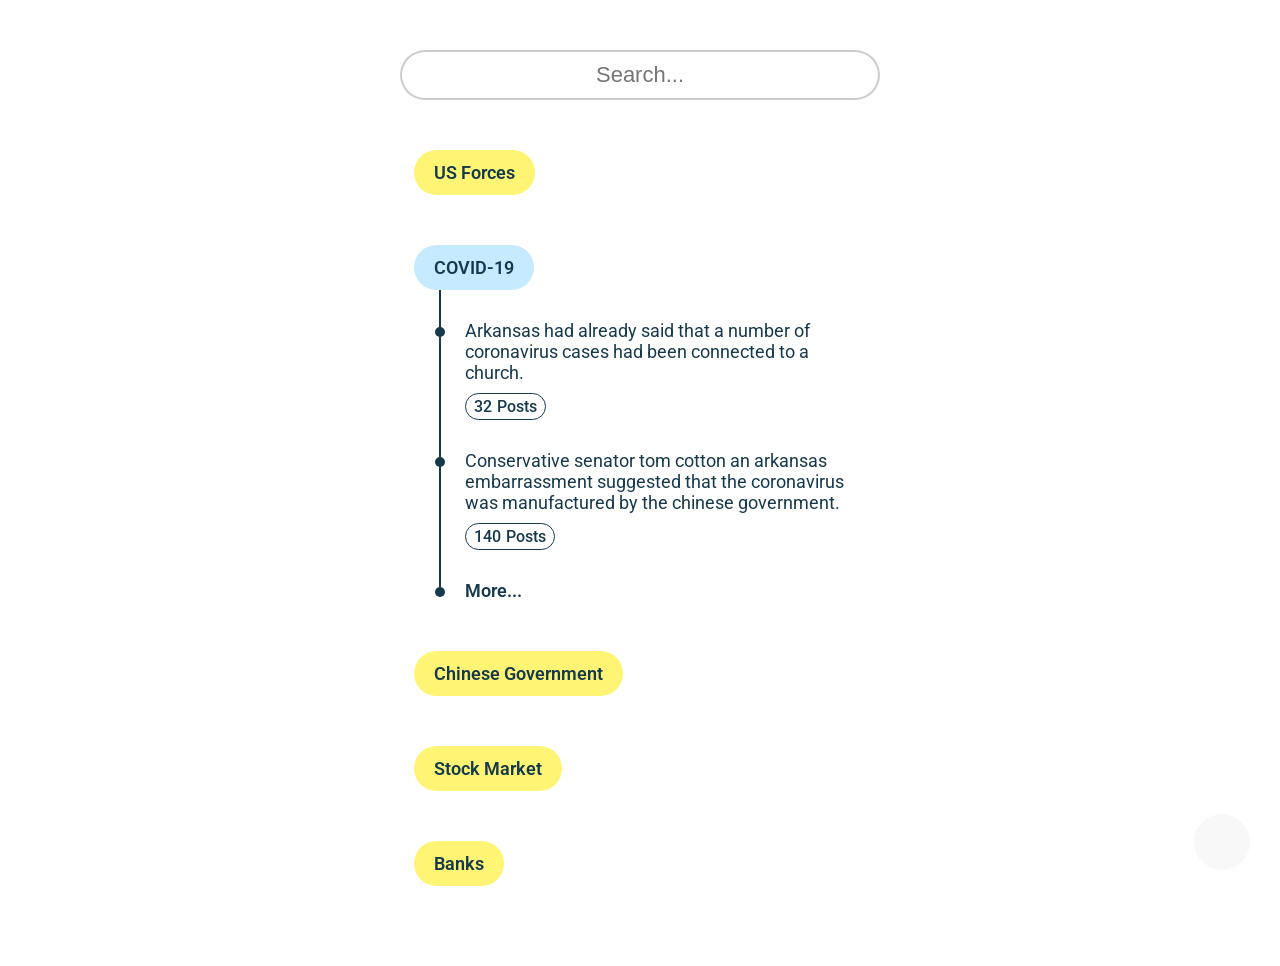
==== commit 8a47c008: "New version" ====
--- a/index.html
+++ b/index.html
@@ -51,13 +51,15 @@
         <!-- Narrative Tree -->
         <ul id="narrativeTree">
             <li class="level">
-                <div id="keywordWrapper" class="group">
-                    <button id="radioButton" title="Select"></button>
-                    <div class="keyword">
-                        <div class="collapseIcon"></div>
-                        <p class="text">US Forces, Elections, Government, National Security, Housing, Global Warming</p>
+                <div id="keywordWrapper" class="">
+                    <div id="precisionWrapper">
+                        <div id="collapseIcon"></div>
+                        <div id="keywordList">
+                            <div class="keyword">
+                                <p class="text">US Forces</p>
+                            </div>
+                        </div>
                     </div>
-                    <button id="ungroupButton" title="Ungroup Keywords"></button>
                 </div>
                 <ul class="narratives">
                     <li class="narrative">
@@ -352,12 +354,14 @@
             </li>
             <li class="level uncollapse">
                 <div id="keywordWrapper" class="">
-                    <button id="radioButton" title="Select"></button>
-                    <div class="keyword">
-                        <div class="collapseIcon"></div>
-                        <p class="text">COVID-19</p>
+                    <div id="precisionWrapper">
+                        <div id="collapseIcon"></div>
+                        <div id="keywordList">
+                            <div class="keyword">
+                                <p class="text">COVID-19</p>
+                            </div>
+                        </div>
                     </div>
-                    <button id="ungroupButton" title="Ungroup Keywords"></button>
                 </div>
                 <ul class="narratives">
                     <li class="narrative">
@@ -754,13 +758,15 @@
                 </ul>
             </li>
             <li class="level">
-                <div id="keywordWrapper" class="group">
-                    <button id="radioButton" title="Select"></button>
-                    <div class="keyword">
-                        <div class="collapseIcon"></div>
-                        <p class="text">Chinese Government, Hackers</p>
+                <div id="keywordWrapper" class="">
+                    <div id="precisionWrapper">
+                        <div id="collapseIcon"></div>
+                        <div id="keywordList">
+                            <div class="keyword">
+                                <p class="text">Chinese Government</p>
+                            </div>
+                        </div>
                     </div>
-                    <button id="ungroupButton" title="Ungroup Keywords"></button>
                 </div>
                 <ul class="narratives">
                     <li class="narrative">
@@ -1343,12 +1349,14 @@
             </li>
             <li class="level">
                 <div id="keywordWrapper" class="">
-                    <button id="radioButton" title="Select"></button>
-                    <div class="keyword">
-                        <div class="collapseIcon"></div>
-                        <p class="text">Stock Market</p>
+                    <div id="precisionWrapper">
+                        <div id="collapseIcon"></div>
+                        <div id="keywordList">
+                            <div class="keyword">
+                                <p class="text">Stock Market</p>
+                            </div>
+                        </div>
                     </div>
-                    <button id="ungroupButton" title="Ungroup Keywords"></button>
                 </div>
                 <ul class="narratives">
                     <li class="narrative">
@@ -1643,12 +1651,14 @@
             </li>
             <li class="level">
                 <div id="keywordWrapper" class="">
-                    <button id="radioButton" title="Select"></button>
-                    <div class="keyword">
-                        <div class="collapseIcon"></div>
-                        <p class="text">Banks</p>
+                    <div id="precisionWrapper">
+                        <div id="collapseIcon"></div>
+                        <div id="keywordList">
+                            <div class="keyword">
+                                <p class="text">Banks</p>
+                            </div>
+                        </div>
                     </div>
-                    <button id="ungroupButton" title="Ungroup Keywords"></button>
                 </div>
                 <ul class="narratives">
                     <li class="narrative last">
@@ -1801,15 +1811,9 @@
 
         <!-- Notifications -->
         <section id="notifications">
-            <button id="closeButton" title="Cancel Selection"></button>
-            <div id="mergeMessage" class="bottomMessage">
-                <p><span id="counter"></span> Item(s) Selected </p>
-                <button id="mergeButton" title="Merge Selected Items">MERGE</button>
-            </div>
-            <div id="selectMessage" class="bottomMessage">
-                <p><span id="counter">4</span> Item(s) selected</p>
-                <button id="mergeButton">MERGE</button>
-            </div>
+                <button id="editKeywords" title="Edit Keywords"></button>
+                
+            
         </section>
 
         <!-- More Info Modal -->
--- a/assets/presentation/index.css
+++ b/assets/presentation/index.css
@@ -46,8 +46,8 @@
     --radius25: 25px;
     --radius1000: 1000px;
 
-    --interface: url(/narrative-analysis/assets/interface/interface.svg);
-    --cursor: url(/narrative-analysis/assets/interface/cursor.svg);
+    --interface: url(/narrative-analysis-v2/assets/interface/interface.svg);
+    --cursor: url(/narrative-analysis-v2/assets/interface/cursor.svg);
     
 }
 
@@ -193,6 +193,12 @@
 
 }
 
+ul#narrativeTree li.level div#keywordWrapper div#precisionWrapper {
+
+    display: flex;
+
+}
+
 ul#narrativeTree li.level div#keywordWrapper button#ungroupButton {
 
     visibility: hidden;
@@ -250,13 +256,13 @@
 
     display: inline-grid;
     grid-template-columns: auto auto;
-    grid-gap: 7px;
     align-items: center;
     font-size: 18px;
     font-weight: 600;
     background-color: var(--yellowish);
     padding: 10px 18px;
     border-radius: var(--radius25);
+    border: 2px solid transparent;
     cursor: pointer;
 
 }
@@ -282,24 +288,68 @@
 
 ul#narrativeTree li.level div.keyword:hover {
 
+    border: 2px solid var(--blueishLighter);
+
+}
+
+ul#narrativeTree li.level.uncollapse div.keyword {
+
     background-color: var(--blueishLight);
 
 }
 
+ul#narrativeTree li.level.uncollapse div.keyword:hover {
+
+    border: 2px solid var(--blueishLighter);
+
+}
+
 ul#narrativeTree li.level div.keyword p.text {
 
     display: inline-block;
 
 }
 
-ul#narrativeTree li.level div.keyword div.collapseIcon {
-
-    display: inline-block;
-    margin-right: 2px;
-    width: 14px;
+ul#narrativeTree li.level div#keywordWrapper div#collapseIcon {
+
+    margin-right: 5px;
+    width: 9px;
     height: 14px;
     background-image: var(--interface);
-    background-position: -10px -975px;
+    background-position: -20px -826px;
+    align-self: center;
+    transform-origin: center center;
+    transition: transform 0.2s;
+    cursor: pointer;
+    flex-grow: 0;
+    flex-shrink: 0;
+
+}
+
+ul#narrativeTree li.level:not(.uncollapse) div#keywordWrapper div#precisionWrapper:hover div#collapseIcon {
+
+    /* transform: rotate(90deg); */
+    
+
+}
+
+ul#narrativeTree li.level.uncollapse div#keywordWrapper div#precisionWrapper div#collapseIcon {
+
+    transform: rotate(90deg);
+    
+
+}
+
+ul#narrativeTree li.level div#keywordWrapper div#precisionWrapper div#collapseIcon:hover {
+
+    opacity: 0.5;
+
+}
+
+ul#narrativeTree li.level.uncollapse div#keywordWrapper div#precisionWrapper:hover div#collapseIcon {
+
+    /* transform: rotate(-1deg); */
+    
 
 }
 
@@ -350,7 +400,7 @@
     position: relative;
     width: 50px;
     height: 100%;
-    margin-left: 25px;
+    margin-left: 15px;
 
 }
 
@@ -717,17 +767,49 @@
 
 section#notifications {
 
+    display: flex;
+    justify-content: center;
+
+}
+
+section#notifications button#editKeywords {
+
     position: fixed;
-    width: 100%;
-    bottom: -200px;
+    right: 30px;
+    width: 56px;
+    height: 56px;
+    bottom: 30px;
+    border-radius: var(--radius1000);
+    border: 2px solid transparent;
+    background-color: var(--greyishLight);
+    background-image: var(--interface);
+    background-position: -40px -815px;
+    transition: transform 0.1s, bottom 0.5s;
+
+}
+
+section#notifications button#cancelEditing {
+
+    width: 17px;
+    height: 17px;
+    background-image: var(--interface);
+    background-position: -160px -960px;
+
+}
+
+
+
+section#notifications button#editKeywords.hidden {
+
+    background-position-x: -99px;
     background-color: var(--greenish);
-    color: var(--whitish);
-    text-align: center;
-    /*left: 50%;
-    transform: translate(-50%);*/
-    padding: 10px 40px;
-    z-index: 10;
-    transition: bottom 0.3s;
+
+}
+
+section#notifications button#editKeywords:hover {
+
+    border: 2px solid var(--blueishLighter);
+    /* transform: rotate(-45deg); */
 
 }
 
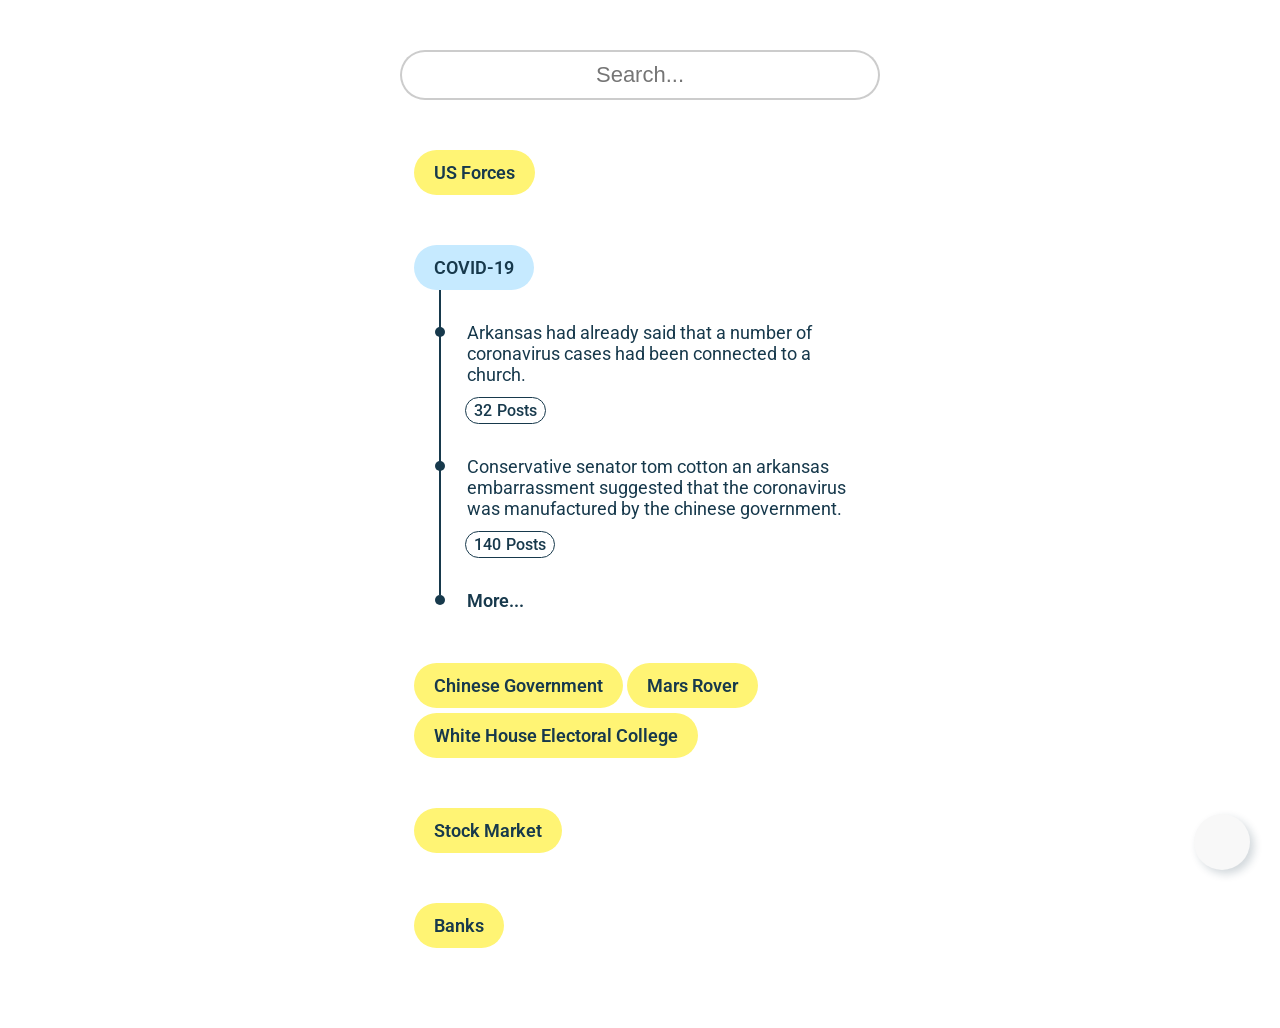
==== commit 7e276b71: "Merge V10" ====
--- a/index.html
+++ b/index.html
@@ -758,12 +758,18 @@
                 </ul>
             </li>
             <li class="level">
-                <div id="keywordWrapper" class="">
+                <div id="keywordWrapper" class="group">
                     <div id="precisionWrapper">
                         <div id="collapseIcon"></div>
                         <div id="keywordList">
                             <div class="keyword">
                                 <p class="text">Chinese Government</p>
+                            </div>
+                            <div class="keyword">
+                                <p class="text">Mars Rover</p>
+                            </div>
+                            <div class="keyword">
+                                <p class="text">White House Electoral College</p>
                             </div>
                         </div>
                     </div>
@@ -1811,8 +1817,8 @@
 
         <!-- Notifications -->
         <section id="notifications">
-                <button id="editKeywords" title="Edit Keywords"></button>
-                
+                <button id="editKeywords" title="Edit Keywords"><div id="counter">0</div></button>
+                <button id="cancelEditing" title="Cancel Editing"></button>
             
         </section>
 
--- a/assets/presentation/index.css
+++ b/assets/presentation/index.css
@@ -28,8 +28,11 @@
     --whitish: white;
     --blueishDark: rgb(23, 57, 76);
     --blueishLighter: rgba(23, 57, 76, 0.3);
+    --blueishLightest: rgba(23, 57, 76, 0.2);
     --greyishLight: #F8F8F8;
     --greenish: #5FAA78;
+    --greenishLight: rgb(247, 255, 247);
+    --greenishDark: rgb(204, 240, 204);
     --blueishLight: rgb(198, 234, 255);
     --yellow: yellow;
     --yellowLight: rgb(255, 255, 223);
@@ -46,8 +49,8 @@
     --radius25: 25px;
     --radius1000: 1000px;
 
-    --interface: url(/narrative-analysis-v2/assets/interface/interface.svg);
-    --cursor: url(/narrative-analysis-v2/assets/interface/cursor.svg);
+    --interface: url(/narrative-analysis/assets/interface/interface.svg);
+    --cursor: url(/narrative-analysis/assets/interface/cursor.svg);
     
 }
 
@@ -67,6 +70,12 @@
 	background-color:var(--whitish);
     margin: 0px;
     box-sizing: inherit;
+
+}
+
+body.editing {
+
+	background-color:var(--greenishLight);
 
 }
 
@@ -189,6 +198,7 @@
 ul#narrativeTree li.level div#keywordWrapper {
 
     display: flex;
+    margin-bottom: -5px;
 
 
 }
@@ -264,8 +274,42 @@
     border-radius: var(--radius25);
     border: 2px solid transparent;
     cursor: pointer;
-
-}
+    margin-bottom: 5px;
+
+}
+
+ul#narrativeTree.editing li.level div.keyword {
+
+    background-color: var(--greenishDark);
+
+}
+
+ul#narrativeTree.editing li.level.uncollapse div.keyword {
+
+    background-color: var(--greenishDark);
+
+}
+
+ul#narrativeTree.editing li.level div.keyword:hover, ul#narrativeTree.editing li.level.uncollapse div.keyword:hover {
+
+    border-color: var(--greenish);
+
+}
+
+ul#narrativeTree.editing li.level div.keyword.selected, ul#narrativeTree.editing li.level.uncollapse div.keyword.selected {
+
+    background-color: var(--greenish);
+    color: var(--whitish);
+
+}
+
+ul#narrativeTree.editing li.level div.keyword.selected:hover, ul#narrativeTree.editing li.level.uncollapse div.keyword.selected:hover {
+
+    border-color: var(--blueishLighter);
+
+}
+
+
 
 ul#narrativeTree li.level div.keyword {
 
@@ -499,6 +543,17 @@
     border-radius: var(--radius5);
     transition: font-size .2s ease;
     cursor: pointer;
+    border: 2px solid transparent;
+
+}
+
+ul#narrativeTree li.level ul.narratives li.narrative.editing div.middleSection p.narrativeText {
+
+    border-bottom-color: var(--blueishLighter);
+    border-radius: 0px;
+    padding-bottom: 5px;
+    cursor: auto;
+
 
 }
 
@@ -684,9 +739,22 @@
 
 }
 
+body.editing ul#narrativeTree li.level ul.narratives li.narrative.open div.bottomSection div.posts div.post {
+
+    background-color: var(--greenishDark);
+
+}
+
 ul#narrativeTree li.level ul.narratives li.narrative.open div.bottomSection div.posts div.post:hover {
 
     background-color: var(--blueishLight);
+    cursor: var(--cursor) 20 20, auto;
+
+}
+
+body.editing ul#narrativeTree li.level ul.narratives li.narrative.open div.bottomSection div.posts div.post:hover {
+
+    background-color: var(--whitish);
     cursor: var(--cursor) 20 20, auto;
 
 }
@@ -785,15 +853,57 @@
     background-image: var(--interface);
     background-position: -40px -815px;
     transition: transform 0.1s, bottom 0.5s;
+    box-shadow: 4px 4px 8px var(--blueishLightest);
+
+}
+
+section#notifications button#editKeywords div#counter {
+
+    display: none;
+    position: absolute;
+    right: -8px;
+    top: -10px;
+    padding: 5px 9px;
+    font-size: 15px;
+    font-weight: bold;
+    border-radius: var(--radius1000);
+    background-color: var(--reddish);
+    color: var(--whitish);
+
+}
+
+section#notifications button#editKeywords div#counter.displayed {
+
+    display: block;
 
 }
 
 section#notifications button#cancelEditing {
 
-    width: 17px;
-    height: 17px;
+    display: none;
+    position: fixed;
+    right: 95px;
+    bottom: 30px;
+    width: 56px;
+    height: 56px;
+    border-radius: var(--radius1000);
+    border: 2px solid transparent;
+    background-color: var(--greyishLight);
     background-image: var(--interface);
-    background-position: -160px -960px;
+    background-position: -159px -815px;
+    box-shadow: 4px 4px 8px var(--blueishLightest);
+
+}
+
+section#notifications button#cancelEditing.editing {
+
+    display: block;
+
+}
+
+section#notifications button#cancelEditing:hover {
+
+    border-color: var(--blueishLighter);
 
 }
 
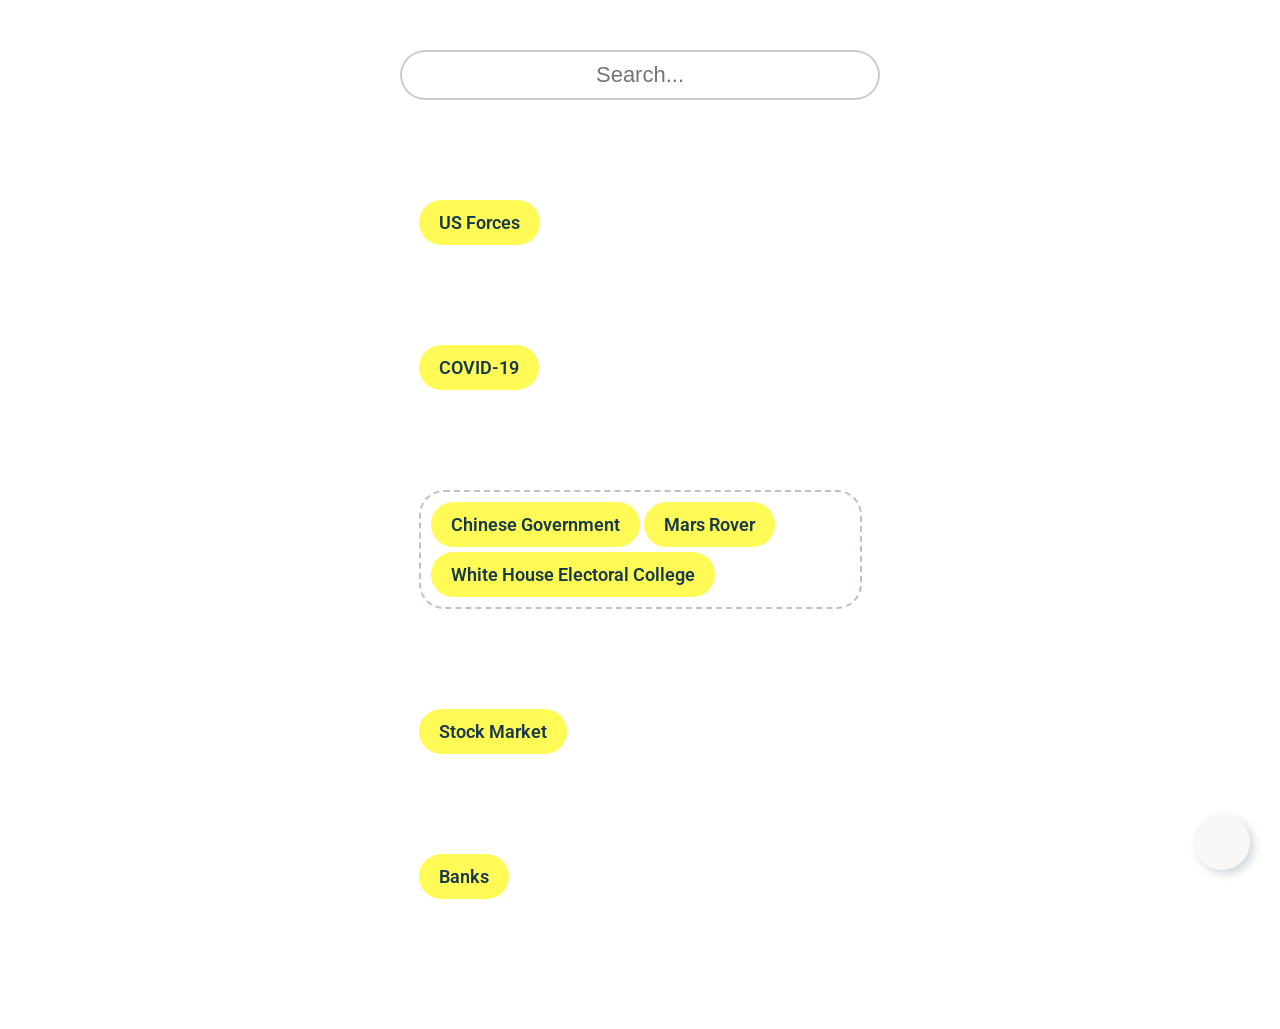
==== commit 26cbf4dd: "Edit Tree V10" ====
--- a/index.html
+++ b/index.html
@@ -13,7 +13,7 @@
 	Description: Tracking Blog's data.
 	Beneficiary: COSMOS
 	
-	Copyright © 1988 - 2020 HAYDEX, All Rights Reserved.
+	Copyright © 1988 - 2021 HAYDEX, All Rights Reserved.
 	
 	
 	
@@ -57,312 +57,13 @@
                         <div id="keywordList">
                             <div class="keyword">
                                 <p class="text">US Forces</p>
-                            </div>
-                        </div>
+                                <button id="removeKeyword"></button>
+                            </div>
+                        </div>
+                        <button id="ungroupButton"></button>
                     </div>
                 </div>
-                <ul class="narratives">
-                    <li class="narrative">
-                        <div class="topSection">
-                            <div class="connectorBox">
-                                <div class="connector"></div>
-                            </div>
-                        </div>
-                        <div class="middleSection">
-                            <div class="connectorBox">
-                                <div class="connector"></div>
-                                <div class="dot"></div>
-                            </div>
-                            <div class="narrativeTextWrapper">
-                                <p class="narrativeText">New york governor andrew cuomo has called for the army corps to increase hospital capacity.</p>
-                                <p class="counter"><span class="number">2</span>Posts</p>
-                            </div>
-                        </div>
-                        <div class="bottomSection">
-                            <div class="connectorBox">
-                                <div class="connector"></div>
-                            </div>
-                            <div class="posts">
-                                
-                                    <div class="post">
-                                        <img class="postImage" src="assets/images/posts/1.jpg">
-                                        <h2 class="postTitle">Russia Belatedly Begins to Awaken to the Coronavirus Awaken to the Coronavirus</h2>
-                                        <p class="postDate">Sep 12 2020 - 9:00 PM</p>
-                                        <p class="postSource">www.cnn.net</p>
-                                    </div>
-                                
-                                
-                                    <div class="post">
-                                        <img class="postImage" src="assets/images/posts/2.jpg">
-                                        <h2 class="postTitle">Russia Belatedly Begins to Awaken to the Coronavirus</h2>
-                                        <p class="postDate">Sep 12 2020 - 9:00 PM</p>
-                                        <p class="postSource">www.cnn.net</p>
-                                    </div>
-                                
-                                
-                                    <div class="post">
-                                        <img class="postImage" src="assets/images/posts/3.jpg">
-                                        <h2 class="postTitle">Russia Belatedly Begins to Awaken to the Coronavirus</h2>
-                                        <p class="postDate">Sep 12 2020 - 9:00 PM</p>
-                                        <p class="postSource">www.cnn.net</p>
-                                    </div>
-                                
-                                
-                                    <div class="post">
-                                        <img class="postImage" src="assets/images/posts/4.jpg">
-                                        <h2 class="postTitle">Russia Belatedly Begins to Awaken to the Coronavirus</h2>
-                                        <p class="postDate">Sep 12 2020 - 9:00 PM</p>
-                                        <p class="postSource">www.cnn.net</p>
-                                    </div>
-                                
-                                
-                                    <div class="post">
-                                        <img class="postImage" src="assets/images/posts/5.jpg">
-                                        <h2 class="postTitle">Russia Belatedly Begins to Awaken to the Coronavirus</h2>
-                                        <p class="postDate">Sep 12 2020 - 9:00 PM</p>
-                                        <p class="postSource">www.cnn.net</p>
-                                    </div>
-                                
-                                
-                                    <div class="post">
-                                        <img class="postImage" src="assets/images/posts/6.jpg">
-                                        <h2 class="postTitle">Russia Belatedly Begins to Awaken to the Coronavirus</h2>
-                                        <p class="postDate">Sep 12 2020 - 9:00 PM</p>
-                                        <p class="postSource">www.cnn.net</p>
-                                    </div>
-                                
-                                
-                                    <div class="post">
-                                        <img class="postImage" src="assets/images/posts/7.jpg">
-                                        <h2 class="postTitle">Russia Belatedly Begins to Awaken to the Coronavirus</h2>
-                                        <p class="postDate">Sep 12 2020 - 9:00 PM</p>
-                                        <p class="postSource">www.cnn.net</p>
-                                    </div>
-                                
-                                
-                                    <div class="post">
-                                        <img class="postImage" src="assets/images/posts/8.jpg">
-                                        <h2 class="postTitle">Russia Belatedly Begins to Awaken to the Coronavirus</h2>
-                                        <p class="postDate">Sep 12 2020 - 9:00 PM</p>
-                                        <p class="postSource">www.cnn.net</p>
-                                    </div>
-                                
-                                
-                                    <div class="post">
-                                        <img class="postImage" src="assets/images/posts/9.jpg">
-                                        <h2 class="postTitle">Russia Belatedly Begins to Awaken to the Coronavirus</h2>
-                                        <p class="postDate">Sep 12 2020 - 9:00 PM</p>
-                                        <p class="postSource">www.cnn.net</p>
-                                    </div>
-                                
-                                
-                                    <div class="post">
-                                        <img class="postImage" src="assets/images/posts/10.jpg">
-                                        <h2 class="postTitle">Russia Belatedly Begins to Awaken to the Coronavirus</h2>
-                                        <p class="postDate">Sep 12 2020 - 9:00 PM</p>
-                                        <p class="postSource">www.cnn.net</p>
-                                    </div>
-                                
-                                
-                                    <div class="post">
-                                        <img class="postImage" src="assets/images/posts/11.jpg">
-                                        <h2 class="postTitle">Russia Belatedly Begins to Awaken to the Coronavirus</h2>
-                                        <p class="postDate">Sep 12 2020 - 9:00 PM</p>
-                                        <p class="postSource">www.cnn.net</p>
-                                    </div>
-                                
-                                
-                                    <div class="post">
-                                        <img class="postImage" src="assets/images/posts/12.jpg">
-                                        <h2 class="postTitle">Russia Belatedly Begins to Awaken to the Coronavirus</h2>
-                                        <p class="postDate">Sep 12 2020 - 9:00 PM</p>
-                                        <p class="postSource">www.cnn.net</p>
-                                    </div>
-                                
-                                
-                                    <div class="post">
-                                        <img class="postImage" src="assets/images/posts/13.jpg">
-                                        <h2 class="postTitle">Russia Belatedly Begins to Awaken to the Coronavirus</h2>
-                                        <p class="postDate">Sep 12 2020 - 9:00 PM</p>
-                                        <p class="postSource">www.cnn.net</p>
-                                    </div>
-                                
-                                
-                                    <div class="post">
-                                        <img class="postImage" src="assets/images/posts/14.jpg">
-                                        <h2 class="postTitle">Russia Belatedly Begins to Awaken to the Coronavirus</h2>
-                                        <p class="postDate">Sep 12 2020 - 9:00 PM</p>
-                                        <p class="postSource">www.cnn.net</p>
-                                    </div>
-                                
-                                
-                                    <div class="post">
-                                        <img class="postImage" src="assets/images/posts/15.jpg">
-                                        <h2 class="postTitle">Russia Belatedly Begins to Awaken to the Coronavirus</h2>
-                                        <p class="postDate">Sep 12 2020 - 9:00 PM</p>
-                                        <p class="postSource">www.cnn.net</p>
-                                    </div>
-                                
-                            </div>
-                        </div>
-                    </li>
-                    <li class="narrative last">
-                        <div class="topSection">
-                            <div class="connectorBox">
-                                <div class="connector"></div>
-                            </div>
-                        </div>
-                        <div class="middleSection">
-                            <div class="connectorBox">
-                                <div class="connector"></div>
-                                <div class="dot"></div>
-                            </div>
-                            <div class="narrativeTextWrapper">
-                                <p class="narrativeText">Chinese senior officials alleged without evidence that the us army brought the virus.</p>
-                                <p class="counter"><span class="number">55</span>Posts</p>
-                            </div>
-                        </div>
-                        <div class="bottomSection">
-                            <div class="connectorBox">
-                                <div class="connector"></div>
-                            </div>
-                            <div class="posts">
-                                
-                                    <div class="post">
-                                        <img class="postImage" src="assets/images/posts/1.jpg">
-                                        <h2 class="postTitle">Russia Belatedly Begins to Awaken to the Coronavirus Awaken to the Coronavirus</h2>
-                                        <p class="postDate">Sep 12 2020 - 9:00 PM</p>
-                                        <p class="postSource">www.cnn.net</p>
-                                    </div>
-                                
-                                
-                                    <div class="post">
-                                        <img class="postImage" src="assets/images/posts/2.jpg">
-                                        <h2 class="postTitle">Russia Belatedly Begins to Awaken to the Coronavirus</h2>
-                                        <p class="postDate">Sep 12 2020 - 9:00 PM</p>
-                                        <p class="postSource">www.cnn.net</p>
-                                    </div>
-                                
-                                
-                                    <div class="post">
-                                        <img class="postImage" src="assets/images/posts/3.jpg">
-                                        <h2 class="postTitle">Russia Belatedly Begins to Awaken to the Coronavirus</h2>
-                                        <p class="postDate">Sep 12 2020 - 9:00 PM</p>
-                                        <p class="postSource">www.cnn.net</p>
-                                    </div>
-                                
-                                
-                                    <div class="post">
-                                        <img class="postImage" src="assets/images/posts/4.jpg">
-                                        <h2 class="postTitle">Russia Belatedly Begins to Awaken to the Coronavirus</h2>
-                                        <p class="postDate">Sep 12 2020 - 9:00 PM</p>
-                                        <p class="postSource">www.cnn.net</p>
-                                    </div>
-                                
-                                
-                                    <div class="post">
-                                        <img class="postImage" src="assets/images/posts/5.jpg">
-                                        <h2 class="postTitle">Russia Belatedly Begins to Awaken to the Coronavirus</h2>
-                                        <p class="postDate">Sep 12 2020 - 9:00 PM</p>
-                                        <p class="postSource">www.cnn.net</p>
-                                    </div>
-                                
-                                
-                                    <div class="post">
-                                        <img class="postImage" src="assets/images/posts/6.jpg">
-                                        <h2 class="postTitle">Russia Belatedly Begins to Awaken to the Coronavirus</h2>
-                                        <p class="postDate">Sep 12 2020 - 9:00 PM</p>
-                                        <p class="postSource">www.cnn.net</p>
-                                    </div>
-                                
-                                
-                                    <div class="post">
-                                        <img class="postImage" src="assets/images/posts/7.jpg">
-                                        <h2 class="postTitle">Russia Belatedly Begins to Awaken to the Coronavirus</h2>
-                                        <p class="postDate">Sep 12 2020 - 9:00 PM</p>
-                                        <p class="postSource">www.cnn.net</p>
-                                    </div>
-                                
-                                
-                                    <div class="post">
-                                        <img class="postImage" src="assets/images/posts/8.jpg">
-                                        <h2 class="postTitle">Russia Belatedly Begins to Awaken to the Coronavirus</h2>
-                                        <p class="postDate">Sep 12 2020 - 9:00 PM</p>
-                                        <p class="postSource">www.cnn.net</p>
-                                    </div>
-                                
-                                
-                                    <div class="post">
-                                        <img class="postImage" src="assets/images/posts/9.jpg">
-                                        <h2 class="postTitle">Russia Belatedly Begins to Awaken to the Coronavirus</h2>
-                                        <p class="postDate">Sep 12 2020 - 9:00 PM</p>
-                                        <p class="postSource">www.cnn.net</p>
-                                    </div>
-                                
-                                
-                                    <div class="post">
-                                        <img class="postImage" src="assets/images/posts/10.jpg">
-                                        <h2 class="postTitle">Russia Belatedly Begins to Awaken to the Coronavirus</h2>
-                                        <p class="postDate">Sep 12 2020 - 9:00 PM</p>
-                                        <p class="postSource">www.cnn.net</p>
-                                    </div>
-                                
-                                
-                                    <div class="post">
-                                        <img class="postImage" src="assets/images/posts/11.jpg">
-                                        <h2 class="postTitle">Russia Belatedly Begins to Awaken to the Coronavirus</h2>
-                                        <p class="postDate">Sep 12 2020 - 9:00 PM</p>
-                                        <p class="postSource">www.cnn.net</p>
-                                    </div>
-                                
-                                
-                                    <div class="post">
-                                        <img class="postImage" src="assets/images/posts/12.jpg">
-                                        <h2 class="postTitle">Russia Belatedly Begins to Awaken to the Coronavirus</h2>
-                                        <p class="postDate">Sep 12 2020 - 9:00 PM</p>
-                                        <p class="postSource">www.cnn.net</p>
-                                    </div>
-                                
-                                
-                                    <div class="post">
-                                        <img class="postImage" src="assets/images/posts/13.jpg">
-                                        <h2 class="postTitle">Russia Belatedly Begins to Awaken to the Coronavirus</h2>
-                                        <p class="postDate">Sep 12 2020 - 9:00 PM</p>
-                                        <p class="postSource">www.cnn.net</p>
-                                    </div>
-                                
-                                
-                                    <div class="post">
-                                        <img class="postImage" src="assets/images/posts/14.jpg">
-                                        <h2 class="postTitle">Russia Belatedly Begins to Awaken to the Coronavirus</h2>
-                                        <p class="postDate">Sep 12 2020 - 9:00 PM</p>
-                                        <p class="postSource">www.cnn.net</p>
-                                    </div>
-                                
-                                
-                                    <div class="post">
-                                        <img class="postImage" src="assets/images/posts/15.jpg">
-                                        <h2 class="postTitle">Russia Belatedly Begins to Awaken to the Coronavirus</h2>
-                                        <p class="postDate">Sep 12 2020 - 9:00 PM</p>
-                                        <p class="postSource">www.cnn.net</p>
-                                    </div>
-                                
-                            </div>
-                        </div>
-                    </li>
-                </ul>
-            </li>
-            <li class="level uncollapse">
-                <div id="keywordWrapper" class="">
-                    <div id="precisionWrapper">
-                        <div id="collapseIcon"></div>
-                        <div id="keywordList">
-                            <div class="keyword">
-                                <p class="text">COVID-19</p>
-                            </div>
-                        </div>
-                    </div>
-                </div>
+                
                 <ul class="narratives">
                     <li class="narrative">
                         <div class="topSection">
@@ -384,6 +85,324 @@
                                         <button id="confirmButton" class="editButtons" title="Confirm"></button>
                                     </div>
                                 </div>
+                                <p class="counter"><span class="number">2</span>Posts</p>
+                            </div>
+                        </div>
+                        <div class="bottomSection">
+                            <div class="connectorBox">
+                                <div class="connector"></div>
+                            </div>
+                            <div class="posts">
+                                
+                                    <div class="post">
+                                        <img class="postImage" src="assets/images/posts/1.jpg">
+                                        <h2 class="postTitle">Russia Belatedly Begins to Awaken to the Coronavirus Awaken to the Coronavirus</h2>
+                                        <p class="postDate">Sep 12 2020 - 9:00 PM</p>
+                                        <p class="postSource">www.cnn.net</p>
+                                    </div>
+                                
+                                
+                                    <div class="post">
+                                        <img class="postImage" src="assets/images/posts/2.jpg">
+                                        <h2 class="postTitle">Russia Belatedly Begins to Awaken to the Coronavirus</h2>
+                                        <p class="postDate">Sep 12 2020 - 9:00 PM</p>
+                                        <p class="postSource">www.cnn.net</p>
+                                    </div>
+                                
+                                
+                                    <div class="post">
+                                        <img class="postImage" src="assets/images/posts/3.jpg">
+                                        <h2 class="postTitle">Russia Belatedly Begins to Awaken to the Coronavirus</h2>
+                                        <p class="postDate">Sep 12 2020 - 9:00 PM</p>
+                                        <p class="postSource">www.cnn.net</p>
+                                    </div>
+                                
+                                
+                                    <div class="post">
+                                        <img class="postImage" src="assets/images/posts/4.jpg">
+                                        <h2 class="postTitle">Russia Belatedly Begins to Awaken to the Coronavirus</h2>
+                                        <p class="postDate">Sep 12 2020 - 9:00 PM</p>
+                                        <p class="postSource">www.cnn.net</p>
+                                    </div>
+                                
+                                
+                                    <div class="post">
+                                        <img class="postImage" src="assets/images/posts/5.jpg">
+                                        <h2 class="postTitle">Russia Belatedly Begins to Awaken to the Coronavirus</h2>
+                                        <p class="postDate">Sep 12 2020 - 9:00 PM</p>
+                                        <p class="postSource">www.cnn.net</p>
+                                    </div>
+                                
+                                
+                                    <div class="post">
+                                        <img class="postImage" src="assets/images/posts/6.jpg">
+                                        <h2 class="postTitle">Russia Belatedly Begins to Awaken to the Coronavirus</h2>
+                                        <p class="postDate">Sep 12 2020 - 9:00 PM</p>
+                                        <p class="postSource">www.cnn.net</p>
+                                    </div>
+                                
+                                
+                                    <div class="post">
+                                        <img class="postImage" src="assets/images/posts/7.jpg">
+                                        <h2 class="postTitle">Russia Belatedly Begins to Awaken to the Coronavirus</h2>
+                                        <p class="postDate">Sep 12 2020 - 9:00 PM</p>
+                                        <p class="postSource">www.cnn.net</p>
+                                    </div>
+                                
+                                
+                                    <div class="post">
+                                        <img class="postImage" src="assets/images/posts/8.jpg">
+                                        <h2 class="postTitle">Russia Belatedly Begins to Awaken to the Coronavirus</h2>
+                                        <p class="postDate">Sep 12 2020 - 9:00 PM</p>
+                                        <p class="postSource">www.cnn.net</p>
+                                    </div>
+                                
+                                
+                                    <div class="post">
+                                        <img class="postImage" src="assets/images/posts/9.jpg">
+                                        <h2 class="postTitle">Russia Belatedly Begins to Awaken to the Coronavirus</h2>
+                                        <p class="postDate">Sep 12 2020 - 9:00 PM</p>
+                                        <p class="postSource">www.cnn.net</p>
+                                    </div>
+                                
+                                
+                                    <div class="post">
+                                        <img class="postImage" src="assets/images/posts/10.jpg">
+                                        <h2 class="postTitle">Russia Belatedly Begins to Awaken to the Coronavirus</h2>
+                                        <p class="postDate">Sep 12 2020 - 9:00 PM</p>
+                                        <p class="postSource">www.cnn.net</p>
+                                    </div>
+                                
+                                
+                                    <div class="post">
+                                        <img class="postImage" src="assets/images/posts/11.jpg">
+                                        <h2 class="postTitle">Russia Belatedly Begins to Awaken to the Coronavirus</h2>
+                                        <p class="postDate">Sep 12 2020 - 9:00 PM</p>
+                                        <p class="postSource">www.cnn.net</p>
+                                    </div>
+                                
+                                
+                                    <div class="post">
+                                        <img class="postImage" src="assets/images/posts/12.jpg">
+                                        <h2 class="postTitle">Russia Belatedly Begins to Awaken to the Coronavirus</h2>
+                                        <p class="postDate">Sep 12 2020 - 9:00 PM</p>
+                                        <p class="postSource">www.cnn.net</p>
+                                    </div>
+                                
+                                
+                                    <div class="post">
+                                        <img class="postImage" src="assets/images/posts/13.jpg">
+                                        <h2 class="postTitle">Russia Belatedly Begins to Awaken to the Coronavirus</h2>
+                                        <p class="postDate">Sep 12 2020 - 9:00 PM</p>
+                                        <p class="postSource">www.cnn.net</p>
+                                    </div>
+                                
+                                
+                                    <div class="post">
+                                        <img class="postImage" src="assets/images/posts/14.jpg">
+                                        <h2 class="postTitle">Russia Belatedly Begins to Awaken to the Coronavirus</h2>
+                                        <p class="postDate">Sep 12 2020 - 9:00 PM</p>
+                                        <p class="postSource">www.cnn.net</p>
+                                    </div>
+                                
+                                
+                                    <div class="post">
+                                        <img class="postImage" src="assets/images/posts/15.jpg">
+                                        <h2 class="postTitle">Russia Belatedly Begins to Awaken to the Coronavirus</h2>
+                                        <p class="postDate">Sep 12 2020 - 9:00 PM</p>
+                                        <p class="postSource">www.cnn.net</p>
+                                    </div>
+                                
+                            </div>
+                        </div>
+                    </li>
+                    <li class="narrative last">
+                        <div class="topSection">
+                            <div class="connectorBox">
+                                <div class="connector"></div>
+                            </div>
+                        </div>
+                        <div class="middleSection">
+                            <div class="connectorBox">
+                                <div class="connector"></div>
+                                <div class="dot"></div>
+                            </div>
+                            <div class="narrativeTextWrapper">
+                                <div id="editWrapper">
+                                    <p class="narrativeText">Chinese senior officials alleged without evidence that the us army brought the virus.</p>
+                                    <div id="editControls">
+                                        <button id="editButton" class="editButtons" title="Edit"></button>
+                                        <button id="cancelButton" class="editButtons" title="Cancel"></button>
+                                        <button id="confirmButton" class="editButtons" title="Confirm"></button>
+                                    </div>
+                                </div>
+                                <p class="counter"><span class="number">55</span>Posts</p>
+                            </div>
+                        </div>
+                        <div class="bottomSection">
+                            <div class="connectorBox">
+                                <div class="connector"></div>
+                            </div>
+                            <div class="posts">
+                                
+                                    <div class="post">
+                                        <img class="postImage" src="assets/images/posts/1.jpg">
+                                        <h2 class="postTitle">Russia Belatedly Begins to Awaken to the Coronavirus Awaken to the Coronavirus</h2>
+                                        <p class="postDate">Sep 12 2020 - 9:00 PM</p>
+                                        <p class="postSource">www.cnn.net</p>
+                                    </div>
+                                
+                                
+                                    <div class="post">
+                                        <img class="postImage" src="assets/images/posts/2.jpg">
+                                        <h2 class="postTitle">Russia Belatedly Begins to Awaken to the Coronavirus</h2>
+                                        <p class="postDate">Sep 12 2020 - 9:00 PM</p>
+                                        <p class="postSource">www.cnn.net</p>
+                                    </div>
+                                
+                                
+                                    <div class="post">
+                                        <img class="postImage" src="assets/images/posts/3.jpg">
+                                        <h2 class="postTitle">Russia Belatedly Begins to Awaken to the Coronavirus</h2>
+                                        <p class="postDate">Sep 12 2020 - 9:00 PM</p>
+                                        <p class="postSource">www.cnn.net</p>
+                                    </div>
+                                
+                                
+                                    <div class="post">
+                                        <img class="postImage" src="assets/images/posts/4.jpg">
+                                        <h2 class="postTitle">Russia Belatedly Begins to Awaken to the Coronavirus</h2>
+                                        <p class="postDate">Sep 12 2020 - 9:00 PM</p>
+                                        <p class="postSource">www.cnn.net</p>
+                                    </div>
+                                
+                                
+                                    <div class="post">
+                                        <img class="postImage" src="assets/images/posts/5.jpg">
+                                        <h2 class="postTitle">Russia Belatedly Begins to Awaken to the Coronavirus</h2>
+                                        <p class="postDate">Sep 12 2020 - 9:00 PM</p>
+                                        <p class="postSource">www.cnn.net</p>
+                                    </div>
+                                
+                                
+                                    <div class="post">
+                                        <img class="postImage" src="assets/images/posts/6.jpg">
+                                        <h2 class="postTitle">Russia Belatedly Begins to Awaken to the Coronavirus</h2>
+                                        <p class="postDate">Sep 12 2020 - 9:00 PM</p>
+                                        <p class="postSource">www.cnn.net</p>
+                                    </div>
+                                
+                                
+                                    <div class="post">
+                                        <img class="postImage" src="assets/images/posts/7.jpg">
+                                        <h2 class="postTitle">Russia Belatedly Begins to Awaken to the Coronavirus</h2>
+                                        <p class="postDate">Sep 12 2020 - 9:00 PM</p>
+                                        <p class="postSource">www.cnn.net</p>
+                                    </div>
+                                
+                                
+                                    <div class="post">
+                                        <img class="postImage" src="assets/images/posts/8.jpg">
+                                        <h2 class="postTitle">Russia Belatedly Begins to Awaken to the Coronavirus</h2>
+                                        <p class="postDate">Sep 12 2020 - 9:00 PM</p>
+                                        <p class="postSource">www.cnn.net</p>
+                                    </div>
+                                
+                                
+                                    <div class="post">
+                                        <img class="postImage" src="assets/images/posts/9.jpg">
+                                        <h2 class="postTitle">Russia Belatedly Begins to Awaken to the Coronavirus</h2>
+                                        <p class="postDate">Sep 12 2020 - 9:00 PM</p>
+                                        <p class="postSource">www.cnn.net</p>
+                                    </div>
+                                
+                                
+                                    <div class="post">
+                                        <img class="postImage" src="assets/images/posts/10.jpg">
+                                        <h2 class="postTitle">Russia Belatedly Begins to Awaken to the Coronavirus</h2>
+                                        <p class="postDate">Sep 12 2020 - 9:00 PM</p>
+                                        <p class="postSource">www.cnn.net</p>
+                                    </div>
+                                
+                                
+                                    <div class="post">
+                                        <img class="postImage" src="assets/images/posts/11.jpg">
+                                        <h2 class="postTitle">Russia Belatedly Begins to Awaken to the Coronavirus</h2>
+                                        <p class="postDate">Sep 12 2020 - 9:00 PM</p>
+                                        <p class="postSource">www.cnn.net</p>
+                                    </div>
+                                
+                                
+                                    <div class="post">
+                                        <img class="postImage" src="assets/images/posts/12.jpg">
+                                        <h2 class="postTitle">Russia Belatedly Begins to Awaken to the Coronavirus</h2>
+                                        <p class="postDate">Sep 12 2020 - 9:00 PM</p>
+                                        <p class="postSource">www.cnn.net</p>
+                                    </div>
+                                
+                                
+                                    <div class="post">
+                                        <img class="postImage" src="assets/images/posts/13.jpg">
+                                        <h2 class="postTitle">Russia Belatedly Begins to Awaken to the Coronavirus</h2>
+                                        <p class="postDate">Sep 12 2020 - 9:00 PM</p>
+                                        <p class="postSource">www.cnn.net</p>
+                                    </div>
+                                
+                                
+                                    <div class="post">
+                                        <img class="postImage" src="assets/images/posts/14.jpg">
+                                        <h2 class="postTitle">Russia Belatedly Begins to Awaken to the Coronavirus</h2>
+                                        <p class="postDate">Sep 12 2020 - 9:00 PM</p>
+                                        <p class="postSource">www.cnn.net</p>
+                                    </div>
+                                
+                                
+                                    <div class="post">
+                                        <img class="postImage" src="assets/images/posts/15.jpg">
+                                        <h2 class="postTitle">Russia Belatedly Begins to Awaken to the Coronavirus</h2>
+                                        <p class="postDate">Sep 12 2020 - 9:00 PM</p>
+                                        <p class="postSource">www.cnn.net</p>
+                                    </div>
+                                
+                            </div>
+                        </div>
+                    </li>
+                </ul>
+            </li>
+            <li class="level">
+                <div id="keywordWrapper" class="">
+                    <div id="precisionWrapper">
+                        <div id="collapseIcon"></div>
+                        <div id="keywordList">
+                            <div class="keyword">
+                                <p class="text">COVID-19</p>
+                                <button id="removeKeyword"></button>
+                            </div>
+                        </div>
+                        <button id="ungroupButton"></button>
+                    </div>
+                </div>
+                <ul class="narratives">
+                    <li class="narrative">
+                        <div class="topSection">
+                            <div class="connectorBox">
+                                <div class="connector"></div>
+                            </div>
+                        </div>
+                        <div class="middleSection">
+                            <div class="connectorBox">
+                                <div class="connector"></div>
+                                <div class="dot"></div>
+                            </div>
+                            <div class="narrativeTextWrapper">
+                                <div id="editWrapper">
+                                    <p class="narrativeText">Arkansas had already said that a number of coronavirus cases had been connected to a church.</p>
+                                    <div id="editControls">
+                                        <button id="editButton" class="editButtons" title="Edit"></button>
+                                        <button id="cancelButton" class="editButtons" title="Cancel"></button>
+                                        <button id="confirmButton" class="editButtons" title="Confirm"></button>
+                                    </div>
+                                </div>
                                 <p class="counter"><span class="number">32</span>Posts</p>
                             </div>
                         </div>
@@ -527,7 +546,14 @@
                                 <div class="dot"></div>
                             </div>
                             <div class="narrativeTextWrapper">
-                                <p class="narrativeText">Conservative senator tom cotton an arkansas embarrassment suggested that the coronavirus was manufactured by the chinese government.</p>
+                                <div id="editWrapper">
+                                    <p class="narrativeText">Conservative senator tom cotton an arkansas embarrassment suggested that the coronavirus was manufactured by the chinese government.</p>
+                                    <div id="editControls">
+                                        <button id="editButton" class="editButtons" title="Edit"></button>
+                                        <button id="cancelButton" class="editButtons" title="Cancel"></button>
+                                        <button id="confirmButton" class="editButtons" title="Confirm"></button>
+                                    </div>
+                                </div>
                                 <p class="counter"><span class="number">140</span>Posts</p>
                             </div>
                         </div>
@@ -671,7 +697,14 @@
                                 <div class="dot"></div>
                             </div>
                             <div class="narrativeTextWrapper">
-                                <p class="narrativeText">the coronavirus pandemic are crushing demand for new pipeline projects.</p>
+                                <div id="editWrapper">
+                                    <p class="narrativeText">the coronavirus pandemic are crushing demand for new pipeline projects.</p>
+                                    <div id="editControls">
+                                        <button id="editButton" class="editButtons" title="Edit"></button>
+                                        <button id="cancelButton" class="editButtons" title="Cancel"></button>
+                                        <button id="confirmButton" class="editButtons" title="Confirm"></button>
+                                    </div>
+                                </div>
                                 <p class="counter"><span class="number">3</span>Posts</p>
                             </div>
                         </div>
@@ -719,7 +752,14 @@
                                 <div class="dot"></div>
                             </div>
                             <div class="narrativeTextWrapper">
-                                <p class="narrativeText">Last year a mysterious shipment was caught smuggling coronavirus from canada.</p>
+                                <div id="editWrapper">
+                                    <p class="narrativeText">Last year a mysterious shipment was caught smuggling coronavirus from canada.</p>
+                                    <div id="editControls">
+                                        <button id="editButton" class="editButtons" title="Edit"></button>
+                                        <button id="cancelButton" class="editButtons" title="Cancel"></button>
+                                        <button id="confirmButton" class="editButtons" title="Confirm"></button>
+                                    </div>
+                                </div>
                                 <p class="counter"><span class="number">1</span>Posts</p>
                             </div>
                         </div>
@@ -764,14 +804,18 @@
                         <div id="keywordList">
                             <div class="keyword">
                                 <p class="text">Chinese Government</p>
+                                <button id="removeKeyword"></button>
                             </div>
                             <div class="keyword">
                                 <p class="text">Mars Rover</p>
+                                <button id="removeKeyword"></button>
                             </div>
                             <div class="keyword">
                                 <p class="text">White House Electoral College</p>
-                            </div>
-                        </div>
+                                <button id="removeKeyword"></button>
+                            </div>
+                        </div>
+                        <button id="ungroupButton"></button>
                     </div>
                 </div>
                 <ul class="narratives">
@@ -787,7 +831,14 @@
                                 <div class="dot"></div>
                             </div>
                             <div class="narrativeTextWrapper">
-                                <p class="narrativeText">Twitter ceo jack dorsey stressed that the chinese government was using the platform.</p>
+                                <div id="editWrapper">
+                                    <p class="narrativeText">Twitter ceo jack dorsey stressed that the chinese government was using the platform.</p>
+                                    <div id="editControls">
+                                        <button id="editButton" class="editButtons" title="Edit"></button>
+                                        <button id="cancelButton" class="editButtons" title="Cancel"></button>
+                                        <button id="confirmButton" class="editButtons" title="Confirm"></button>
+                                    </div>
+                                </div>
                                 <p class="counter"><span class="number">9</span>Posts</p>
                             </div>
                         </div>
@@ -931,7 +982,14 @@
                                 <div class="dot"></div>
                             </div>
                             <div class="narrativeTextWrapper">
-                                <p class="narrativeText">The communist chinese government has lied about disease rates.</p>
+                                <div id="editWrapper">
+                                    <p class="narrativeText">The communist chinese government has lied about disease rates.</p>
+                                    <div id="editControls">
+                                        <button id="editButton" class="editButtons" title="Edit"></button>
+                                        <button id="cancelButton" class="editButtons" title="Cancel"></button>
+                                        <button id="confirmButton" class="editButtons" title="Confirm"></button>
+                                    </div>
+                                </div>
                                 <p class="counter"><span class="number">12</span>Posts</p>
                             </div>
                         </div>
@@ -1075,7 +1133,14 @@
                                 <div class="dot"></div>
                             </div>
                             <div class="narrativeTextWrapper">
-                                <p class="narrativeText">China affecting delivery of chinese goods to croatia.</p>
+                                <div id="editWrapper">
+                                    <p class="narrativeText">China affecting delivery of chinese goods to croatia.</p>
+                                    <div id="editControls">
+                                        <button id="editButton" class="editButtons" title="Edit"></button>
+                                        <button id="cancelButton" class="editButtons" title="Cancel"></button>
+                                        <button id="confirmButton" class="editButtons" title="Confirm"></button>
+                                    </div>
+                                </div>
                                 <p class="counter"><span class="number">81,102,912</span>Posts</p>
                             </div>
                         </div>
@@ -1219,7 +1284,14 @@
                                 <div class="dot"></div>
                             </div>
                             <div class="narrativeTextWrapper">
-                                <p class="narrativeText">Many believe that this young woman was coerced by the communist chinese government.</p>
+                                <div id="editWrapper">
+                                    <p class="narrativeText">Many believe that this young woman was coerced by the communist chinese government.</p>
+                                    <div id="editControls">
+                                        <button id="editButton" class="editButtons" title="Edit"></button>
+                                        <button id="cancelButton" class="editButtons" title="Cancel"></button>
+                                        <button id="confirmButton" class="editButtons" title="Confirm"></button>
+                                    </div>
+                                </div>
                                 <p class="counter"><span class="number">3</span>Posts</p>
                             </div>
                         </div>
@@ -1360,8 +1432,10 @@
                         <div id="keywordList">
                             <div class="keyword">
                                 <p class="text">Stock Market</p>
-                            </div>
-                        </div>
+                                <button id="removeKeyword"></button>
+                            </div>
+                        </div>
+                        <button id="ungroupButton"></button>
                     </div>
                 </div>
                 <ul class="narratives">
@@ -1377,7 +1451,14 @@
                                 <div class="dot"></div>
                             </div>
                             <div class="narrativeTextWrapper">
-                                <p class="narrativeText">The fed induced stock market bubble hillary clinton.</p>
+                                <div id="editWrapper">
+                                    <p class="narrativeText">The fed induced stock market bubble hillary clinton.</p>
+                                    <div id="editControls">
+                                        <button id="editButton" class="editButtons" title="Edit"></button>
+                                        <button id="cancelButton" class="editButtons" title="Cancel"></button>
+                                        <button id="confirmButton" class="editButtons" title="Confirm"></button>
+                                    </div>
+                                </div>
                                 <p class="counter"><span class="number">29</span>Posts</p>
                             </div>
                         </div>
@@ -1521,7 +1602,14 @@
                                 <div class="dot"></div>
                             </div>
                             <div class="narrativeTextWrapper">
-                                <p class="narrativeText">people are panicking over the stock market.</p>
+                                <div id="editWrapper">
+                                    <p class="narrativeText">people are panicking over the stock market.</p>
+                                    <div id="editControls">
+                                        <button id="editButton" class="editButtons" title="Edit"></button>
+                                        <button id="cancelButton" class="editButtons" title="Cancel"></button>
+                                        <button id="confirmButton" class="editButtons" title="Confirm"></button>
+                                    </div>
+                                </div>
                                 <p class="counter"><span class="number">400</span>Posts</p>
                             </div>
                         </div>
@@ -1662,8 +1750,10 @@
                         <div id="keywordList">
                             <div class="keyword">
                                 <p class="text">Banks</p>
-                            </div>
-                        </div>
+                                <button id="removeKeyword"></button>
+                            </div>
+                        </div>
+                        <button id="ungroupButton"></button>
                     </div>
                 </div>
                 <ul class="narratives">
@@ -1679,7 +1769,14 @@
                                 <div class="dot"></div>
                             </div>
                             <div class="narrativeTextWrapper">
-                                <p class="narrativeText">Government controlled money frees economies from private bankers.</p>
+                                <div id="editWrapper">
+                                    <p class="narrativeText">Government controlled money frees economies from private bankers.</p>
+                                    <div id="editControls">
+                                        <button id="editButton" class="editButtons" title="Edit"></button>
+                                        <button id="cancelButton" class="editButtons" title="Cancel"></button>
+                                        <button id="confirmButton" class="editButtons" title="Confirm"></button>
+                                    </div>
+                                </div>
                                 <p class="counter"><span class="number">583</span>Posts</p>
                             </div>
                         </div>
@@ -1817,8 +1914,8 @@
 
         <!-- Notifications -->
         <section id="notifications">
-                <button id="editKeywords" title="Edit Keywords"><div id="counter">0</div></button>
-                <button id="cancelEditing" title="Cancel Editing"></button>
+                <button id="editKeywords" title="Edit Tree"><div id="counter">0</div></button>
+                <button id="cancelEditing" title="Exit Editing"></button>
             
         </section>
 
--- a/assets/presentation/index.css
+++ b/assets/presentation/index.css
@@ -11,7 +11,7 @@
 	Description: Tracking Blog's data.
 	Beneficiary: COSMOS
 	
-	Copyright © 1988 - 2020 HAYDEX, All Rights Reserved.
+	Copyright © 1988 - 2021 HAYDEX, All Rights Reserved.
 	
 	
 	
@@ -24,16 +24,19 @@
     /* theme */
 
     --reddish: #fd4444;
-    --yellowish: #FFF474;
+    --yellowish: #fffa56;
+    --highlighter: #d8ff3e;
     --whitish: white;
     --blueishDark: rgb(23, 57, 76);
     --blueishLighter: rgba(23, 57, 76, 0.3);
     --blueishLightest: rgba(23, 57, 76, 0.2);
     --greyishLight: #F8F8F8;
-    --greenish: #5FAA78;
-    --greenishLight: rgb(247, 255, 247);
-    --greenishDark: rgb(204, 240, 204);
-    --blueishLight: rgb(198, 234, 255);
+    --greyishLight2: rgb(234 234 234);
+    --greenish: #41c16c;
+    --greenishLight: #b4ffb45c;
+    --greenishLight2: #eff9f2;
+    --greenishDark: rgb(184 255 184);
+    --blueishLight: rgb(151 244 255);
     --yellow: yellow;
     --yellowLight: rgb(255, 255, 223);
     --blue: rgb(0, 162, 255);
@@ -132,7 +135,9 @@
 
 span.highlighter {
 
-    background-color: var(--blueishLight);
+    background-color: var(--highlighter);
+    font-size: 24px;
+    line-height: 26px;
 
 }
 
@@ -183,7 +188,7 @@
 
     max-width: 500px;
     margin: 0px auto;
-    margin-top: 50px;
+    margin-top: 100px;
     padding: 0px 10px;
     padding-bottom: 30px;
 
@@ -191,7 +196,7 @@
 
 ul#narrativeTree li.level {
 
-    margin-bottom: 50px;
+    margin-bottom: 100px;
 
 }
 
@@ -203,6 +208,42 @@
 
 }
 
+ul#narrativeTree li.level div#keywordWrapper.group div#keywordList {
+
+    padding: 10px;
+    padding-bottom: 5px;
+    margin-bottom: 5px;
+    border: 2px dashed var(--blueishLighter);
+    border-radius: var(--radius25);
+
+}
+
+ul#narrativeTree li.level div#keywordWrapper.group:hover div#keywordList {
+
+    border-color: var(--blueishDark);
+    cursor: pointer;
+
+}
+
+ul#narrativeTree.editing li.level div#keywordWrapper.group:hover div#keywordList {
+
+    border-color: var(--greenish);
+
+}
+
+ul#narrativeTree.editing li.level div#keywordWrapper.group div#keywordList.selected {
+
+    border-color: var(--greenish);
+    background-color: var(--greenishLight);
+
+}
+
+ul#narrativeTree:not(.editing) li.level div#keywordWrapper.group:hover div.keyword  {
+
+    border-color: transparent;
+
+}
+
 ul#narrativeTree li.level div#keywordWrapper div#precisionWrapper {
 
     display: flex;
@@ -212,18 +253,19 @@
 ul#narrativeTree li.level div#keywordWrapper button#ungroupButton {
 
     visibility: hidden;
-    opacity: 0.5;
-    width: 25px;
-    height: 25px;
-    margin-left: 4px;
+    opacity: 1;
+    width: 30px;
+    height: 30px;
+    margin-left: -12px;
+    margin-top: -18px;
     background-image: var(--interface);
-    background-position: -97px -1037px;
+    background-position: -95px -1040px;
     flex-grow: 0;
     flex-shrink: 0;
 
 }
 
-ul#narrativeTree li.level div#keywordWrapper.group:hover button#ungroupButton {
+ul#narrativeTree.editing li.level div#keywordWrapper.group button#ungroupButton {
 
     visibility: visible;
 
@@ -231,7 +273,7 @@
 
 ul#narrativeTree li.level div#keywordWrapper.group button#ungroupButton:hover {
 
-    opacity: 1;
+    opacity: 0.5;
 
 }
 
@@ -290,6 +332,29 @@
 
 }
 
+ul#narrativeTree.editing li.level div#keywordWrapper.group div.keyword button#removeKeyword {
+
+    width: 20px;
+    height: 20px;
+    background-image: var(--interface);
+    background-position: -311px -958px;
+    margin-left: 7px;
+    margin-right: -7px;
+
+}
+
+ul#narrativeTree.editing li.level div#keywordWrapper.group div.keyword.selected button#removeKeyword {
+
+    background-position-x: -268px;
+
+}
+
+ul#narrativeTree.editing li.level div#keywordWrapper.group div.keyword button#removeKeyword:hover {
+
+    opacity: 0.5;
+
+}
+
 ul#narrativeTree.editing li.level div.keyword:hover, ul#narrativeTree.editing li.level.uncollapse div.keyword:hover {
 
     border-color: var(--greenish);
@@ -356,7 +421,7 @@
 
 ul#narrativeTree li.level div#keywordWrapper div#collapseIcon {
 
-    margin-right: 5px;
+    margin-right: 10px;
     width: 9px;
     height: 14px;
     background-image: var(--interface);
@@ -523,7 +588,7 @@
 ul#narrativeTree li.level ul.narratives li.narrative div.middleSection div#editWrapper {
 
     display: grid;
-    grid-template-columns: auto auto;
+    grid-template-columns: auto 24px;
     grid-gap: 10px;
 
 }
@@ -580,7 +645,7 @@
 
 ul#narrativeTree li.level ul.narratives li.narrative div.middleSection p.narrativeText:hover {
 
-    background-color: var(--blueishLight);
+    background-color: var(--greyishLight2);
 
 }
 
@@ -604,13 +669,13 @@
 
 }
 
-ul#narrativeTree li.level ul.narratives li.narrative.open div.middleSection div#editControls {
+ul#narrativeTree li.level ul.narratives li.narrative div.middleSection div#editControls {
 
     margin-left: 0px;    
 
 }
 
-ul#narrativeTree li.level ul.narratives li.narrative.open div.middleSection div#editControls button.editButtons {
+ul#narrativeTree.editing li.level ul.narratives li.narrative div.middleSection div#editControls button.editButtons {
 
     display: block;
     width: 25px;
@@ -622,19 +687,19 @@
 
 }
 
-ul#narrativeTree li.level ul.narratives li.narrative.open div.middleSection div#editControls button.editButtons:hover {
+ul#narrativeTree li.level ul.narratives li.narrative div.middleSection div#editControls button.editButtons:hover {
 
     opacity: 0.5;
 
 }
 
-ul#narrativeTree li.level ul.narratives li.narrative.open div.middleSection div#editControls button#cancelButton {
+ul#narrativeTree li.level ul.narratives li.narrative div.middleSection div#editControls button#cancelButton {
 
     background-position: -156px -957px;
 
 }
 
-ul#narrativeTree li.level ul.narratives li.narrative.open div.middleSection div#editControls button#confirmButton {
+ul#narrativeTree li.level ul.narratives li.narrative div.middleSection div#editControls button#confirmButton {
 
     background-position: -200px -955px;
 
@@ -741,13 +806,13 @@
 
 body.editing ul#narrativeTree li.level ul.narratives li.narrative.open div.bottomSection div.posts div.post {
 
-    background-color: var(--greenishDark);
+    // background-color: var(--greenishLight2);
 
 }
 
 ul#narrativeTree li.level ul.narratives li.narrative.open div.bottomSection div.posts div.post:hover {
 
-    background-color: var(--blueishLight);
+    background-color: var(--greyishLight2);
     cursor: var(--cursor) 20 20, auto;
 
 }
@@ -1172,6 +1237,7 @@
 section#moreInfoModal div#messageBox p#description {
 
     margin-top: 30px;
+    line-height: 23px;
 
 }
 
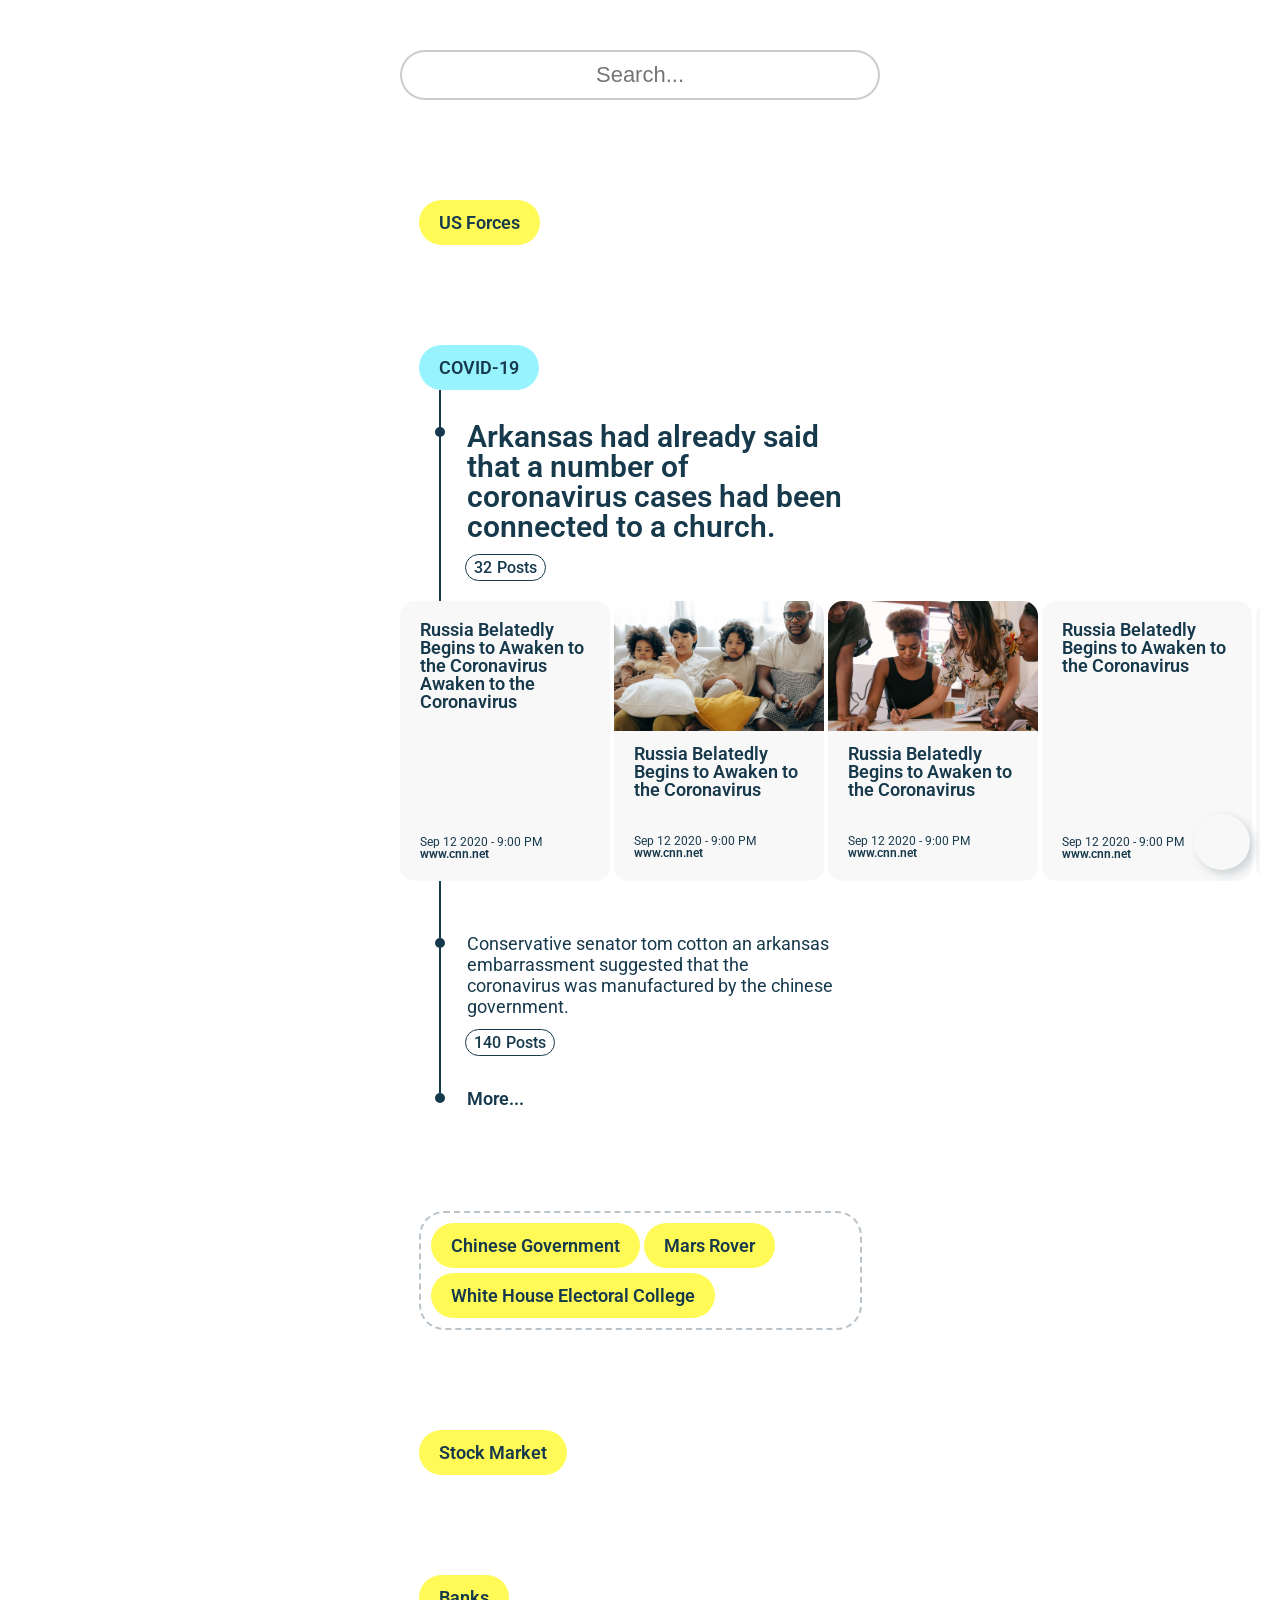
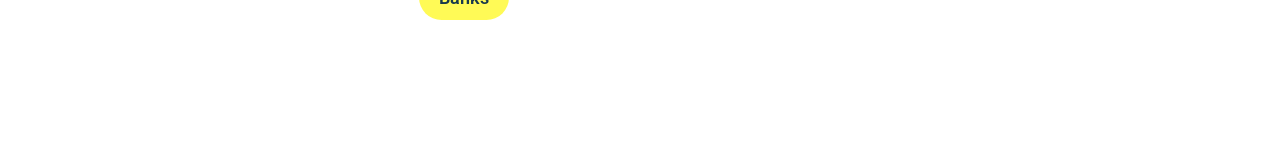
==== commit dc17354e: "Edit 24" ====
--- a/index.html
+++ b/index.html
@@ -369,7 +369,7 @@
                     </li>
                 </ul>
             </li>
-            <li class="level">
+            <li class="level uncollapse">
                 <div id="keywordWrapper" class="">
                     <div id="precisionWrapper">
                         <div id="collapseIcon"></div>
@@ -383,7 +383,7 @@
                     </div>
                 </div>
                 <ul class="narratives">
-                    <li class="narrative">
+                    <li class="narrative open">
                         <div class="topSection">
                             <div class="connectorBox">
                                 <div class="connector"></div>
@@ -805,11 +805,12 @@
                             <div class="keyword">
                                 <p class="text">Chinese Government</p>
                                 <button id="removeKeyword"></button>
-                            </div>
-                            <div class="keyword">
+                            </div><!--
+                            --><div class="keyword">
                                 <p class="text">Mars Rover</p>
                                 <button id="removeKeyword"></button>
-                            </div>
+                            </div><!--
+                            -->
                             <div class="keyword">
                                 <p class="text">White House Electoral College</p>
                                 <button id="removeKeyword"></button>
@@ -1757,6 +1758,157 @@
                     </div>
                 </div>
                 <ul class="narratives">
+                    <li class="narrative">
+                        <div class="topSection">
+                            <div class="connectorBox">
+                                <div class="connector"></div>
+                            </div>
+                        </div>
+                        <div class="middleSection">
+                            <div class="connectorBox">
+                                <div class="connector"></div>
+                                <div class="dot"></div>
+                            </div>
+                            <div class="narrativeTextWrapper">
+                                <div id="editWrapper">
+                                    <p class="narrativeText">Government controlled money frees economies from private bankers.</p>
+                                    <div id="editControls">
+                                        <button id="editButton" class="editButtons" title="Edit"></button>
+                                        <button id="cancelButton" class="editButtons" title="Cancel"></button>
+                                        <button id="confirmButton" class="editButtons" title="Confirm"></button>
+                                    </div>
+                                </div>
+                                <p class="counter"><span class="number">583</span>Posts</p>
+                            </div>
+                        </div>
+                        <div class="bottomSection">
+                            <div class="connectorBox">
+                                <div class="connector"></div>
+                            </div>
+                            <div class="posts">
+                                
+                                    <div class="post">
+                                        <img class="postImage" src="assets/images/posts/1.jpg">
+                                        <h2 class="postTitle">Russia Belatedly Begins to Awaken to the Coronavirus Awaken to the Coronavirus</h2>
+                                        <p class="postDate">Sep 12 2020 - 9:00 PM</p>
+                                        <p class="postSource">www.cnn.net</p>
+                                    </div>
+                                
+                                
+                                    <div class="post">
+                                        <img class="postImage" src="assets/images/posts/2.jpg">
+                                        <h2 class="postTitle">Russia Belatedly Begins to Awaken to the Coronavirus</h2>
+                                        <p class="postDate">Sep 12 2020 - 9:00 PM</p>
+                                        <p class="postSource">www.cnn.net</p>
+                                    </div>
+                                
+                                
+                                    <div class="post">
+                                        <img class="postImage" src="assets/images/posts/3.jpg">
+                                        <h2 class="postTitle">Russia Belatedly Begins to Awaken to the Coronavirus</h2>
+                                        <p class="postDate">Sep 12 2020 - 9:00 PM</p>
+                                        <p class="postSource">www.cnn.net</p>
+                                    </div>
+                                
+                                
+                                    <div class="post">
+                                        <img class="postImage" src="assets/images/posts/4.jpg">
+                                        <h2 class="postTitle">Russia Belatedly Begins to Awaken to the Coronavirus</h2>
+                                        <p class="postDate">Sep 12 2020 - 9:00 PM</p>
+                                        <p class="postSource">www.cnn.net</p>
+                                    </div>
+                                
+                                
+                                    <div class="post">
+                                        <img class="postImage" src="assets/images/posts/5.jpg">
+                                        <h2 class="postTitle">Russia Belatedly Begins to Awaken to the Coronavirus</h2>
+                                        <p class="postDate">Sep 12 2020 - 9:00 PM</p>
+                                        <p class="postSource">www.cnn.net</p>
+                                    </div>
+                                
+                                
+                                    <div class="post">
+                                        <img class="postImage" src="assets/images/posts/6.jpg">
+                                        <h2 class="postTitle">Russia Belatedly Begins to Awaken to the Coronavirus</h2>
+                                        <p class="postDate">Sep 12 2020 - 9:00 PM</p>
+                                        <p class="postSource">www.cnn.net</p>
+                                    </div>
+                                
+                                
+                                    <div class="post">
+                                        <img class="postImage" src="assets/images/posts/7.jpg">
+                                        <h2 class="postTitle">Russia Belatedly Begins to Awaken to the Coronavirus</h2>
+                                        <p class="postDate">Sep 12 2020 - 9:00 PM</p>
+                                        <p class="postSource">www.cnn.net</p>
+                                    </div>
+                                
+                                
+                                    <div class="post">
+                                        <img class="postImage" src="assets/images/posts/8.jpg">
+                                        <h2 class="postTitle">Russia Belatedly Begins to Awaken to the Coronavirus</h2>
+                                        <p class="postDate">Sep 12 2020 - 9:00 PM</p>
+                                        <p class="postSource">www.cnn.net</p>
+                                    </div>
+                                
+                                
+                                    <div class="post">
+                                        <img class="postImage" src="assets/images/posts/9.jpg">
+                                        <h2 class="postTitle">Russia Belatedly Begins to Awaken to the Coronavirus</h2>
+                                        <p class="postDate">Sep 12 2020 - 9:00 PM</p>
+                                        <p class="postSource">www.cnn.net</p>
+                                    </div>
+                                
+                                
+                                    <div class="post">
+                                        <img class="postImage" src="assets/images/posts/10.jpg">
+                                        <h2 class="postTitle">Russia Belatedly Begins to Awaken to the Coronavirus</h2>
+                                        <p class="postDate">Sep 12 2020 - 9:00 PM</p>
+                                        <p class="postSource">www.cnn.net</p>
+                                    </div>
+                                
+                                
+                                    <div class="post">
+                                        <img class="postImage" src="assets/images/posts/11.jpg">
+                                        <h2 class="postTitle">Russia Belatedly Begins to Awaken to the Coronavirus</h2>
+                                        <p class="postDate">Sep 12 2020 - 9:00 PM</p>
+                                        <p class="postSource">www.cnn.net</p>
+                                    </div>
+                                
+                                
+                                    <div class="post">
+                                        <img class="postImage" src="assets/images/posts/12.jpg">
+                                        <h2 class="postTitle">Russia Belatedly Begins to Awaken to the Coronavirus</h2>
+                                        <p class="postDate">Sep 12 2020 - 9:00 PM</p>
+                                        <p class="postSource">www.cnn.net</p>
+                                    </div>
+                                
+                                
+                                    <div class="post">
+                                        <img class="postImage" src="assets/images/posts/13.jpg">
+                                        <h2 class="postTitle">Russia Belatedly Begins to Awaken to the Coronavirus</h2>
+                                        <p class="postDate">Sep 12 2020 - 9:00 PM</p>
+                                        <p class="postSource">www.cnn.net</p>
+                                    </div>
+                                
+                                
+                                    <div class="post">
+                                        <img class="postImage" src="assets/images/posts/14.jpg">
+                                        <h2 class="postTitle">Russia Belatedly Begins to Awaken to the Coronavirus</h2>
+                                        <p class="postDate">Sep 12 2020 - 9:00 PM</p>
+                                        <p class="postSource">www.cnn.net</p>
+                                    </div>
+                                
+                                
+                                    <div class="post">
+                                        <img class="postImage" src="assets/images/posts/15.jpg">
+                                        <h2 class="postTitle">Russia Belatedly Begins to Awaken to the Coronavirus</h2>
+                                        <p class="postDate">Sep 12 2020 - 9:00 PM</p>
+                                        <p class="postSource">www.cnn.net</p>
+                                    </div>
+                                
+                            </div>
+                        </div>
+                    </li>
                     <li class="narrative last">
                         <div class="topSection">
                             <div class="connectorBox">
--- a/assets/presentation/index.css
+++ b/assets/presentation/index.css
@@ -317,6 +317,8 @@
     border: 2px solid transparent;
     cursor: pointer;
     margin-bottom: 5px;
+    margin-right: 4px;
+    margin-right: 4px;
 
 }
 
@@ -371,14 +373,6 @@
 ul#narrativeTree.editing li.level div.keyword.selected:hover, ul#narrativeTree.editing li.level.uncollapse div.keyword.selected:hover {
 
     border-color: var(--blueishLighter);
-
-}
-
-
-
-ul#narrativeTree li.level div.keyword {
-
-    /* border: 2px dashed var(--blueishLighter); */
 
 }
 
@@ -435,13 +429,6 @@
 
 }
 
-ul#narrativeTree li.level:not(.uncollapse) div#keywordWrapper div#precisionWrapper:hover div#collapseIcon {
-
-    /* transform: rotate(90deg); */
-    
-
-}
-
 ul#narrativeTree li.level.uncollapse div#keywordWrapper div#precisionWrapper div#collapseIcon {
 
     transform: rotate(90deg);
@@ -452,13 +439,6 @@
 ul#narrativeTree li.level div#keywordWrapper div#precisionWrapper div#collapseIcon:hover {
 
     opacity: 0.5;
-
-}
-
-ul#narrativeTree li.level.uncollapse div#keywordWrapper div#precisionWrapper:hover div#collapseIcon {
-
-    /* transform: rotate(-1deg); */
-    
 
 }
 
@@ -714,20 +694,6 @@
     border: 1px solid var(--blueishDark);
     padding: 3px 8px;
     margin-top: 10px;
-
-}
-
-ul#narrativeTree li.level ul.narratives li.narrative.open div.middleSection p.counter {
-
-    /* background-color: var(--blueishDark);
-    color: var(--whitish); */
-
-}
-
-ul#narrativeTree li.level ul.narratives li.narrative div.middleSection div.narrativeTextWrapper:hover p.counter {
-
-    /* background-color: var(--blueishDark);
-    color: var(--whitish); */
 
 }
 
@@ -801,12 +767,6 @@
     background-color: var(--greyishLight);
     border-radius: var(--radius15);
     cursor: pointer;
-
-}
-
-body.editing ul#narrativeTree li.level ul.narratives li.narrative.open div.bottomSection div.posts div.post {
-
-    // background-color: var(--greenishLight2);
 
 }
 
@@ -1115,13 +1075,6 @@
     
 }
 
-section#moreInfoModal div#messageBox button#closeButton:hover {
-
-
-    /* background-position-x: -520px; */
-    
-}
-
 /** Misinfo **/
 
 section#moreInfoModal div#messageBox div#messageContent img.postImageModal {
